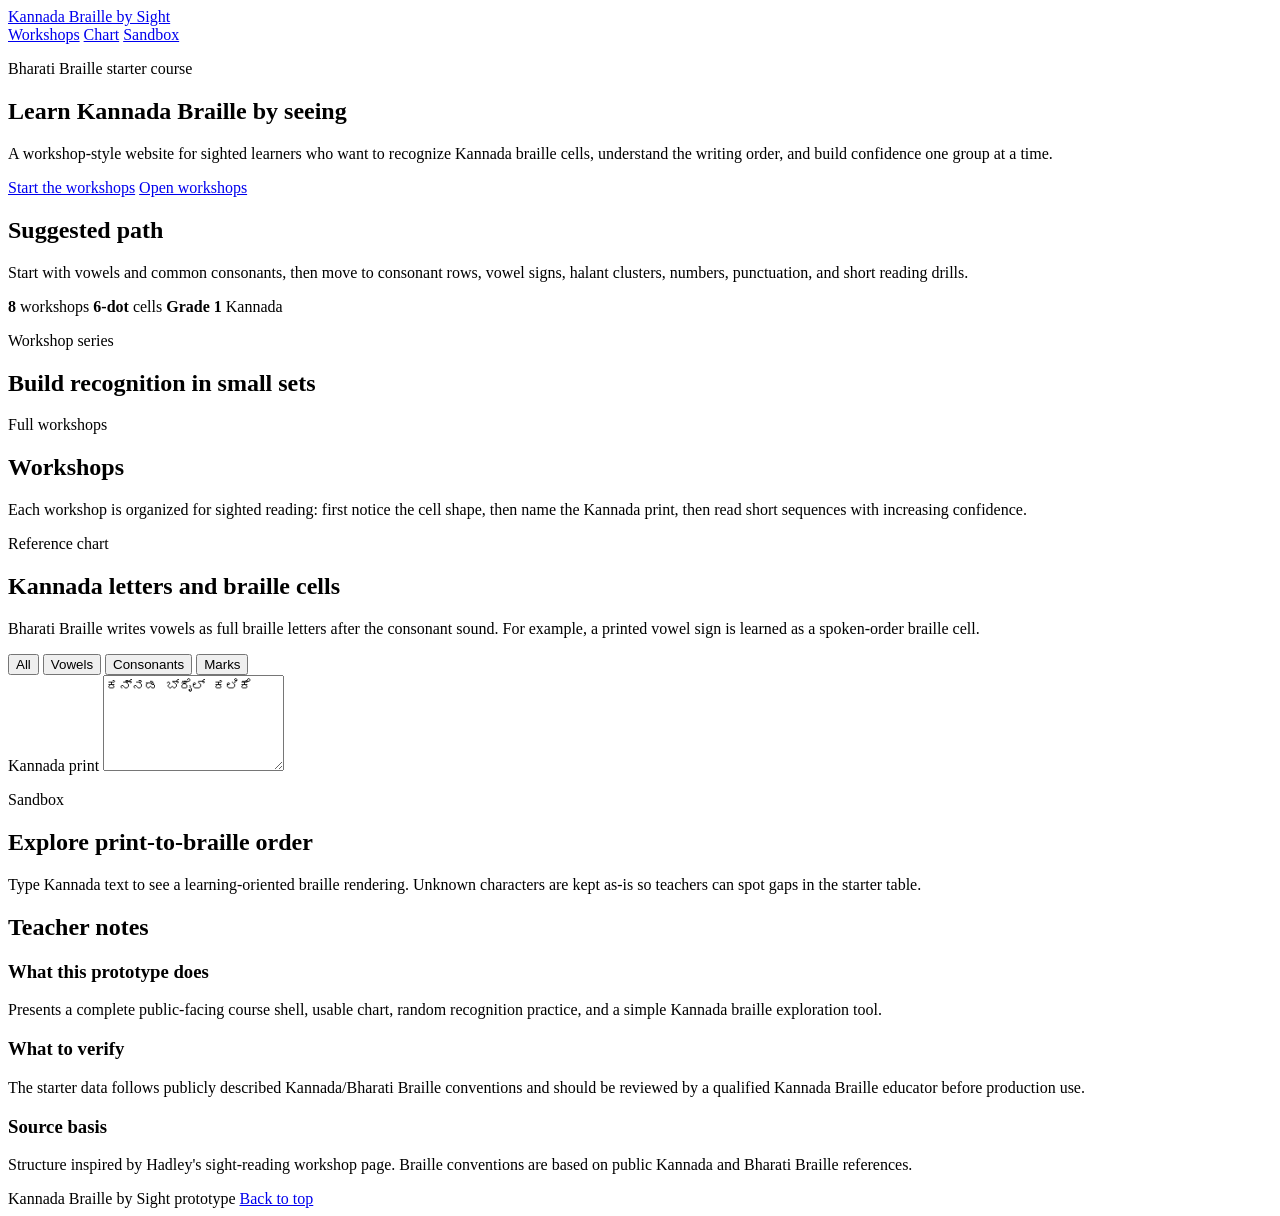
==== index.html @ e9ab8edb "Rename workshops section heading" ====
<!doctype html>
<html lang="en">
  <head>
    <meta charset="utf-8">
    <meta name="viewport" content="width=device-width, initial-scale=1">
    <title>Kannada Braille by Sight</title>
    <meta
      name="description"
      content="A sight-reading course prototype for learning Kannada Bharati Braille through lessons, charts, and practice."
    >
    <link rel="stylesheet" href="style.css">
  </head>
  <body>
    <header class="site-header">
      <a class="brand" href="#top" aria-label="Kannada Braille by Sight home">
        <span class="brand-mark" data-braille-render="⠅" aria-hidden="true"></span>
        <span>Kannada Braille by Sight</span>
      </a>
      <nav aria-label="Primary">
        <a href="#workshops">Workshops</a>
        <a href="#chart">Chart</a>
        <a href="#sandbox">Sandbox</a>
      </nav>
    </header>

    <main id="top">
      <section class="hero" aria-labelledby="hero-title">
        <div class="hero-art" aria-hidden="true">
          <div class="braille-ribbon" data-braille-render="⠅ ⠁ ⠝ ⠝ ⠁ ⠙ ⠁"></div>
          <div class="cell-cloud">
            <span data-braille-render="⠅"></span><span data-braille-render="⠁"></span><span data-braille-render="⠎"></span><span data-braille-render="⠗"></span><span data-braille-render="⠞"></span><span data-braille-render="⠍"></span>
          </div>
        </div>
        <div class="hero-copy">
          <p class="eyebrow">Bharati Braille starter course</p>
          <h1 id="hero-title">Learn Kannada Braille by seeing</h1>
          <p>
            A workshop-style website for sighted learners who want to recognize Kannada
            braille cells, understand the writing order, and build confidence one group at a time.
          </p>
          <div class="hero-actions">
            <a class="button primary" href="#workshops">Start the workshops</a>
            <a class="button secondary" href="#workshops">Open workshops</a>
          </div>
        </div>
      </section>

      <section class="intro band" aria-labelledby="path-title">
        <div>
          <h2 id="path-title">Suggested path</h2>
          <p>
            Start with vowels and common consonants, then move to consonant rows, vowel signs,
            halant clusters, numbers, punctuation, and short reading drills.
          </p>
        </div>
        <div class="stats" aria-label="Course summary">
          <span><strong>8</strong> workshops</span>
          <span><strong>6-dot</strong> cells</span>
          <span><strong>Grade 1</strong> Kannada</span>
        </div>
      </section>

      <section id="series" class="section" aria-labelledby="series-title">
        <div class="section-heading">
          <p class="eyebrow">Workshop series</p>
          <h2 id="series-title">Build recognition in small sets</h2>
        </div>
        <div class="workshop-grid" id="lessonGrid"></div>
      </section>

      <section id="workshops" class="section workshop-detail-section" aria-labelledby="workshops-title">
        <div class="section-heading">
          <p class="eyebrow">Full workshops</p>
          <h2 id="workshops-title">Workshops</h2>
          <p>
            Each workshop is organized for sighted reading: first notice the cell shape,
            then name the Kannada print, then read short sequences with increasing confidence.
          </p>
        </div>
      <div class="workshop-detail-list" id="workshopDetails"></div>
      </section>

      <div class="modal-backdrop" id="summaryModal" hidden>
        <section class="summary-modal" role="dialog" aria-modal="true" aria-labelledby="summaryTitle">
          <div class="summary-modal-header">
            <div>
              <p class="eyebrow">Workshop summary</p>
              <h2 id="summaryTitle">Workshop summary</h2>
            </div>
            <button class="icon-button" type="button" id="closeSummary" aria-label="Close workshop summary">×</button>
          </div>
          <div class="summary-modal-body" id="summaryBody"></div>
        </section>
      </div>

      <section id="chart" class="section split" aria-labelledby="chart-title">
        <div class="section-heading sticky-copy">
          <p class="eyebrow">Reference chart</p>
          <h2 id="chart-title">Kannada letters and braille cells</h2>
          <p>
            Bharati Braille writes vowels as full braille letters after the consonant sound.
            For example, a printed vowel sign is learned as a spoken-order braille cell.
          </p>
          <div class="segmented" role="tablist" aria-label="Chart groups">
            <button class="active" type="button" data-chart-filter="all">All</button>
            <button type="button" data-chart-filter="vowel">Vowels</button>
            <button type="button" data-chart-filter="consonant">Consonants</button>
            <button type="button" data-chart-filter="mark">Marks</button>
          </div>
        </div>
        <div class="chart-panel">
          <div class="chart-grid" id="chartGrid"></div>
        </div>
      </section>

      <section id="sandbox" class="section split reverse" aria-labelledby="sandbox-title">
        <div class="sandbox-tool">
          <label for="kannadaInput">Kannada print</label>
          <textarea id="kannadaInput" rows="6">ಕನ್ನಡ ಬ್ರೈಲ್ ಕಲಿಕೆ</textarea>
          <div class="sandbox-output" aria-label="Braille output">
            <span id="brailleOutput"></span>
          </div>
        </div>
        <div class="section-heading sticky-copy">
          <p class="eyebrow">Sandbox</p>
          <h2 id="sandbox-title">Explore print-to-braille order</h2>
          <p>
            Type Kannada text to see a learning-oriented braille rendering. Unknown characters are
            kept as-is so teachers can spot gaps in the starter table.
          </p>
        </div>
      </section>

      <section class="section notes" aria-labelledby="notes-title">
        <h2 id="notes-title">Teacher notes</h2>
        <div class="note-grid">
          <article>
            <h3>What this prototype does</h3>
            <p>
              Presents a complete public-facing course shell, usable chart, random recognition
              practice, and a simple Kannada braille exploration tool.
            </p>
          </article>
          <article>
            <h3>What to verify</h3>
            <p>
              The starter data follows publicly described Kannada/Bharati Braille conventions and
              should be reviewed by a qualified Kannada Braille educator before production use.
            </p>
          </article>
          <article>
            <h3>Source basis</h3>
            <p>
              Structure inspired by Hadley's sight-reading workshop page. Braille conventions are
              based on public Kannada and Bharati Braille references.
            </p>
          </article>
        </div>
      </section>
    </main>

    <footer class="site-footer">
      <span>Kannada Braille by Sight prototype</span>
      <a href="#top">Back to top</a>
    </footer>

    <script src="app.js"></script>
  </body>
</html>
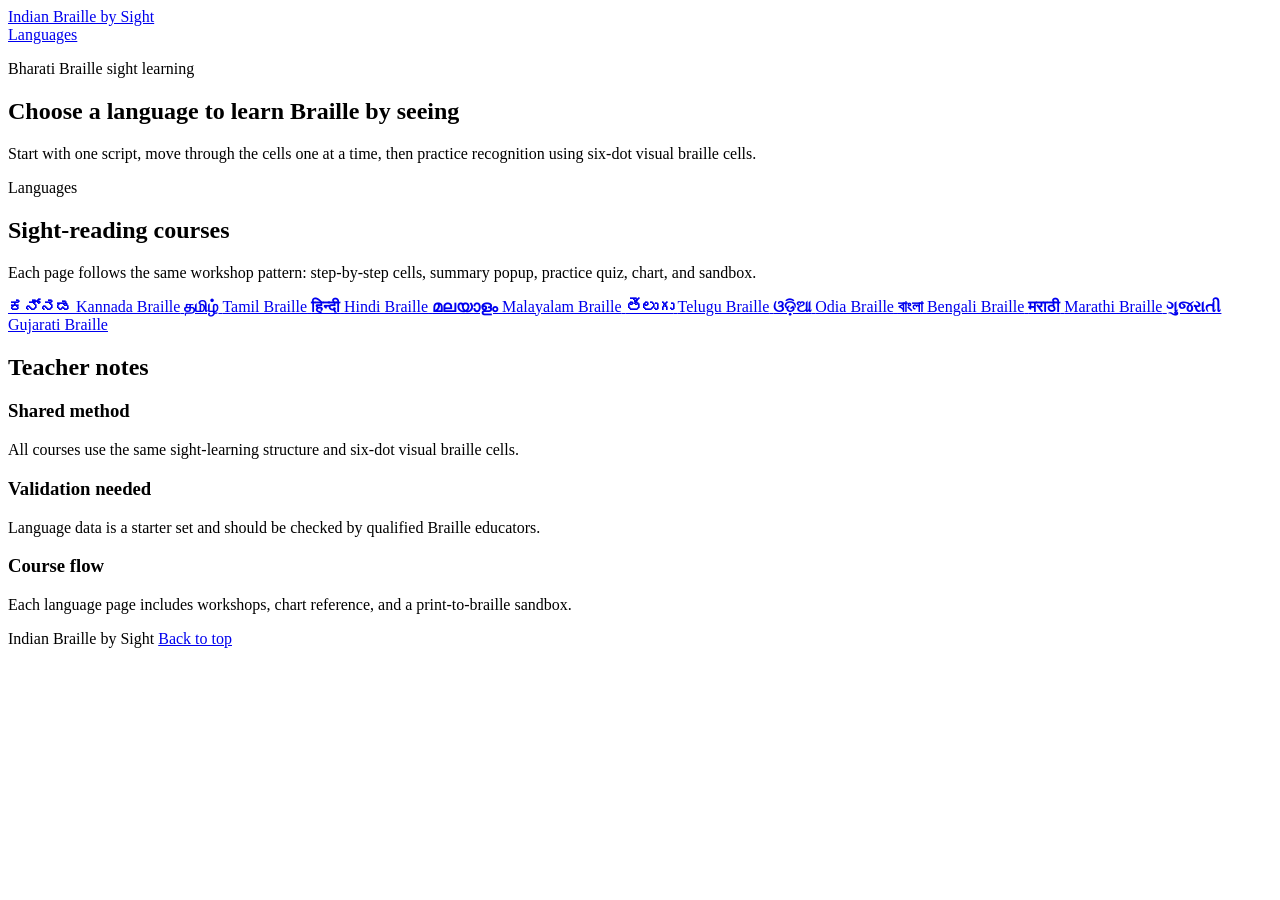
==== commit 5979a015: "Remove Kannada link from landing nav" ====
--- a/index.html
+++ b/index.html
@@ -3,131 +3,83 @@
   <head>
     <meta charset="utf-8">
     <meta name="viewport" content="width=device-width, initial-scale=1">
-    <title>Kannada Braille by Sight</title>
+    <title>Indian Braille by Sight</title>
     <meta
       name="description"
-      content="A sight-reading course prototype for learning Kannada Bharati Braille through lessons, charts, and practice."
+      content="Sight-learning workshops for Bharati Braille across Indian languages."
     >
     <link rel="stylesheet" href="style.css">
   </head>
   <body>
     <header class="site-header">
-      <a class="brand" href="#top" aria-label="Kannada Braille by Sight home">
-        <span class="brand-mark" data-braille-render="⠅" aria-hidden="true"></span>
-        <span>Kannada Braille by Sight</span>
+      <a class="brand" href="#top" aria-label="Indian Braille by Sight home">
+        <span class="brand-mark" data-braille-render="⠃" aria-hidden="true"></span>
+        <span>Indian Braille by Sight</span>
       </a>
       <nav aria-label="Primary">
-        <a href="#workshops">Workshops</a>
-        <a href="#chart">Chart</a>
-        <a href="#sandbox">Sandbox</a>
+        <a href="#languages">Languages</a>
       </nav>
     </header>
 
     <main id="top">
-      <section class="hero" aria-labelledby="hero-title">
-        <div class="hero-art" aria-hidden="true">
-          <div class="braille-ribbon" data-braille-render="⠅ ⠁ ⠝ ⠝ ⠁ ⠙ ⠁"></div>
-          <div class="cell-cloud">
-            <span data-braille-render="⠅"></span><span data-braille-render="⠁"></span><span data-braille-render="⠎"></span><span data-braille-render="⠗"></span><span data-braille-render="⠞"></span><span data-braille-render="⠍"></span>
-          </div>
+      <section class="landing-hero" aria-labelledby="hero-title">
+        <div class="landing-hero-copy">
+          <p class="eyebrow">Bharati Braille sight learning</p>
+          <h1 id="hero-title">Choose a language to learn Braille by seeing</h1>
+          <p>
+            Start with one script, move through the cells one at a time, then practice
+            recognition using six-dot visual braille cells.
+          </p>
         </div>
-        <div class="hero-copy">
-          <p class="eyebrow">Bharati Braille starter course</p>
-          <h1 id="hero-title">Learn Kannada Braille by seeing</h1>
-          <p>
-            A workshop-style website for sighted learners who want to recognize Kannada
-            braille cells, understand the writing order, and build confidence one group at a time.
-          </p>
-          <div class="hero-actions">
-            <a class="button primary" href="#workshops">Start the workshops</a>
-            <a class="button secondary" href="#workshops">Open workshops</a>
-          </div>
-        </div>
+        <div class="landing-braille" data-braille-render="⠃ ⠗ ⠁ ⠊ ⠇ ⠇ ⠑" aria-hidden="true"></div>
       </section>
 
-      <section class="intro band" aria-labelledby="path-title">
-        <div>
-          <h2 id="path-title">Suggested path</h2>
+      <section id="languages" class="section landing-section" aria-labelledby="languages-title">
+        <div class="section-heading">
+          <p class="eyebrow">Languages</p>
+          <h2 id="languages-title">Sight-reading courses</h2>
           <p>
-            Start with vowels and common consonants, then move to consonant rows, vowel signs,
-            halant clusters, numbers, punctuation, and short reading drills.
+            Each page follows the same workshop pattern: step-by-step cells, summary popup,
+            practice quiz, chart, and sandbox.
           </p>
         </div>
-        <div class="stats" aria-label="Course summary">
-          <span><strong>8</strong> workshops</span>
-          <span><strong>6-dot</strong> cells</span>
-          <span><strong>Grade 1</strong> Kannada</span>
-        </div>
-      </section>
-
-      <section id="series" class="section" aria-labelledby="series-title">
-        <div class="section-heading">
-          <p class="eyebrow">Workshop series</p>
-          <h2 id="series-title">Build recognition in small sets</h2>
-        </div>
-        <div class="workshop-grid" id="lessonGrid"></div>
-      </section>
-
-      <section id="workshops" class="section workshop-detail-section" aria-labelledby="workshops-title">
-        <div class="section-heading">
-          <p class="eyebrow">Full workshops</p>
-          <h2 id="workshops-title">Workshops</h2>
-          <p>
-            Each workshop is organized for sighted reading: first notice the cell shape,
-            then name the Kannada print, then read short sequences with increasing confidence.
-          </p>
-        </div>
-      <div class="workshop-detail-list" id="workshopDetails"></div>
-      </section>
-
-      <div class="modal-backdrop" id="summaryModal" hidden>
-        <section class="summary-modal" role="dialog" aria-modal="true" aria-labelledby="summaryTitle">
-          <div class="summary-modal-header">
-            <div>
-              <p class="eyebrow">Workshop summary</p>
-              <h2 id="summaryTitle">Workshop summary</h2>
-            </div>
-            <button class="icon-button" type="button" id="closeSummary" aria-label="Close workshop summary">×</button>
-          </div>
-          <div class="summary-modal-body" id="summaryBody"></div>
-        </section>
-      </div>
-
-      <section id="chart" class="section split" aria-labelledby="chart-title">
-        <div class="section-heading sticky-copy">
-          <p class="eyebrow">Reference chart</p>
-          <h2 id="chart-title">Kannada letters and braille cells</h2>
-          <p>
-            Bharati Braille writes vowels as full braille letters after the consonant sound.
-            For example, a printed vowel sign is learned as a spoken-order braille cell.
-          </p>
-          <div class="segmented" role="tablist" aria-label="Chart groups">
-            <button class="active" type="button" data-chart-filter="all">All</button>
-            <button type="button" data-chart-filter="vowel">Vowels</button>
-            <button type="button" data-chart-filter="consonant">Consonants</button>
-            <button type="button" data-chart-filter="mark">Marks</button>
-          </div>
-        </div>
-        <div class="chart-panel">
-          <div class="chart-grid" id="chartGrid"></div>
-        </div>
-      </section>
-
-      <section id="sandbox" class="section split reverse" aria-labelledby="sandbox-title">
-        <div class="sandbox-tool">
-          <label for="kannadaInput">Kannada print</label>
-          <textarea id="kannadaInput" rows="6">ಕನ್ನಡ ಬ್ರೈಲ್ ಕಲಿಕೆ</textarea>
-          <div class="sandbox-output" aria-label="Braille output">
-            <span id="brailleOutput"></span>
-          </div>
-        </div>
-        <div class="section-heading sticky-copy">
-          <p class="eyebrow">Sandbox</p>
-          <h2 id="sandbox-title">Explore print-to-braille order</h2>
-          <p>
-            Type Kannada text to see a learning-oriented braille rendering. Unknown characters are
-            kept as-is so teachers can spot gaps in the starter table.
-          </p>
+        <div class="language-grid">
+          <a class="language-card" href="kannada.html">
+            <strong>ಕನ್ನಡ</strong>
+            <span>Kannada Braille</span>
+          </a>
+          <a class="language-card" href="tamil.html">
+            <strong>தமிழ்</strong>
+            <span>Tamil Braille</span>
+          </a>
+          <a class="language-card" href="hindi.html">
+            <strong>हिन्दी</strong>
+            <span>Hindi Braille</span>
+          </a>
+          <a class="language-card" href="malayalam.html">
+            <strong>മലയാളം</strong>
+            <span>Malayalam Braille</span>
+          </a>
+          <a class="language-card" href="telugu.html">
+            <strong>తెలుగు</strong>
+            <span>Telugu Braille</span>
+          </a>
+          <a class="language-card" href="odia.html">
+            <strong>ଓଡ଼ିଆ</strong>
+            <span>Odia Braille</span>
+          </a>
+          <a class="language-card" href="bengali.html">
+            <strong>বাংলা</strong>
+            <span>Bengali Braille</span>
+          </a>
+          <a class="language-card" href="marathi.html">
+            <strong>मराठी</strong>
+            <span>Marathi Braille</span>
+          </a>
+          <a class="language-card" href="gujarati.html">
+            <strong>ગુજરાતી</strong>
+            <span>Gujarati Braille</span>
+          </a>
         </div>
       </section>
 
@@ -135,35 +87,26 @@
         <h2 id="notes-title">Teacher notes</h2>
         <div class="note-grid">
           <article>
-            <h3>What this prototype does</h3>
-            <p>
-              Presents a complete public-facing course shell, usable chart, random recognition
-              practice, and a simple Kannada braille exploration tool.
-            </p>
+            <h3>Shared method</h3>
+            <p>All courses use the same sight-learning structure and six-dot visual braille cells.</p>
           </article>
           <article>
-            <h3>What to verify</h3>
-            <p>
-              The starter data follows publicly described Kannada/Bharati Braille conventions and
-              should be reviewed by a qualified Kannada Braille educator before production use.
-            </p>
+            <h3>Validation needed</h3>
+            <p>Language data is a starter set and should be checked by qualified Braille educators.</p>
           </article>
           <article>
-            <h3>Source basis</h3>
-            <p>
-              Structure inspired by Hadley's sight-reading workshop page. Braille conventions are
-              based on public Kannada and Bharati Braille references.
-            </p>
+            <h3>Course flow</h3>
+            <p>Each language page includes workshops, chart reference, and a print-to-braille sandbox.</p>
           </article>
         </div>
       </section>
     </main>
 
     <footer class="site-footer">
-      <span>Kannada Braille by Sight prototype</span>
+      <span>Indian Braille by Sight</span>
       <a href="#top">Back to top</a>
     </footer>
 
-    <script src="app.js"></script>
+    <script src="multi-course.js"></script>
   </body>
 </html>
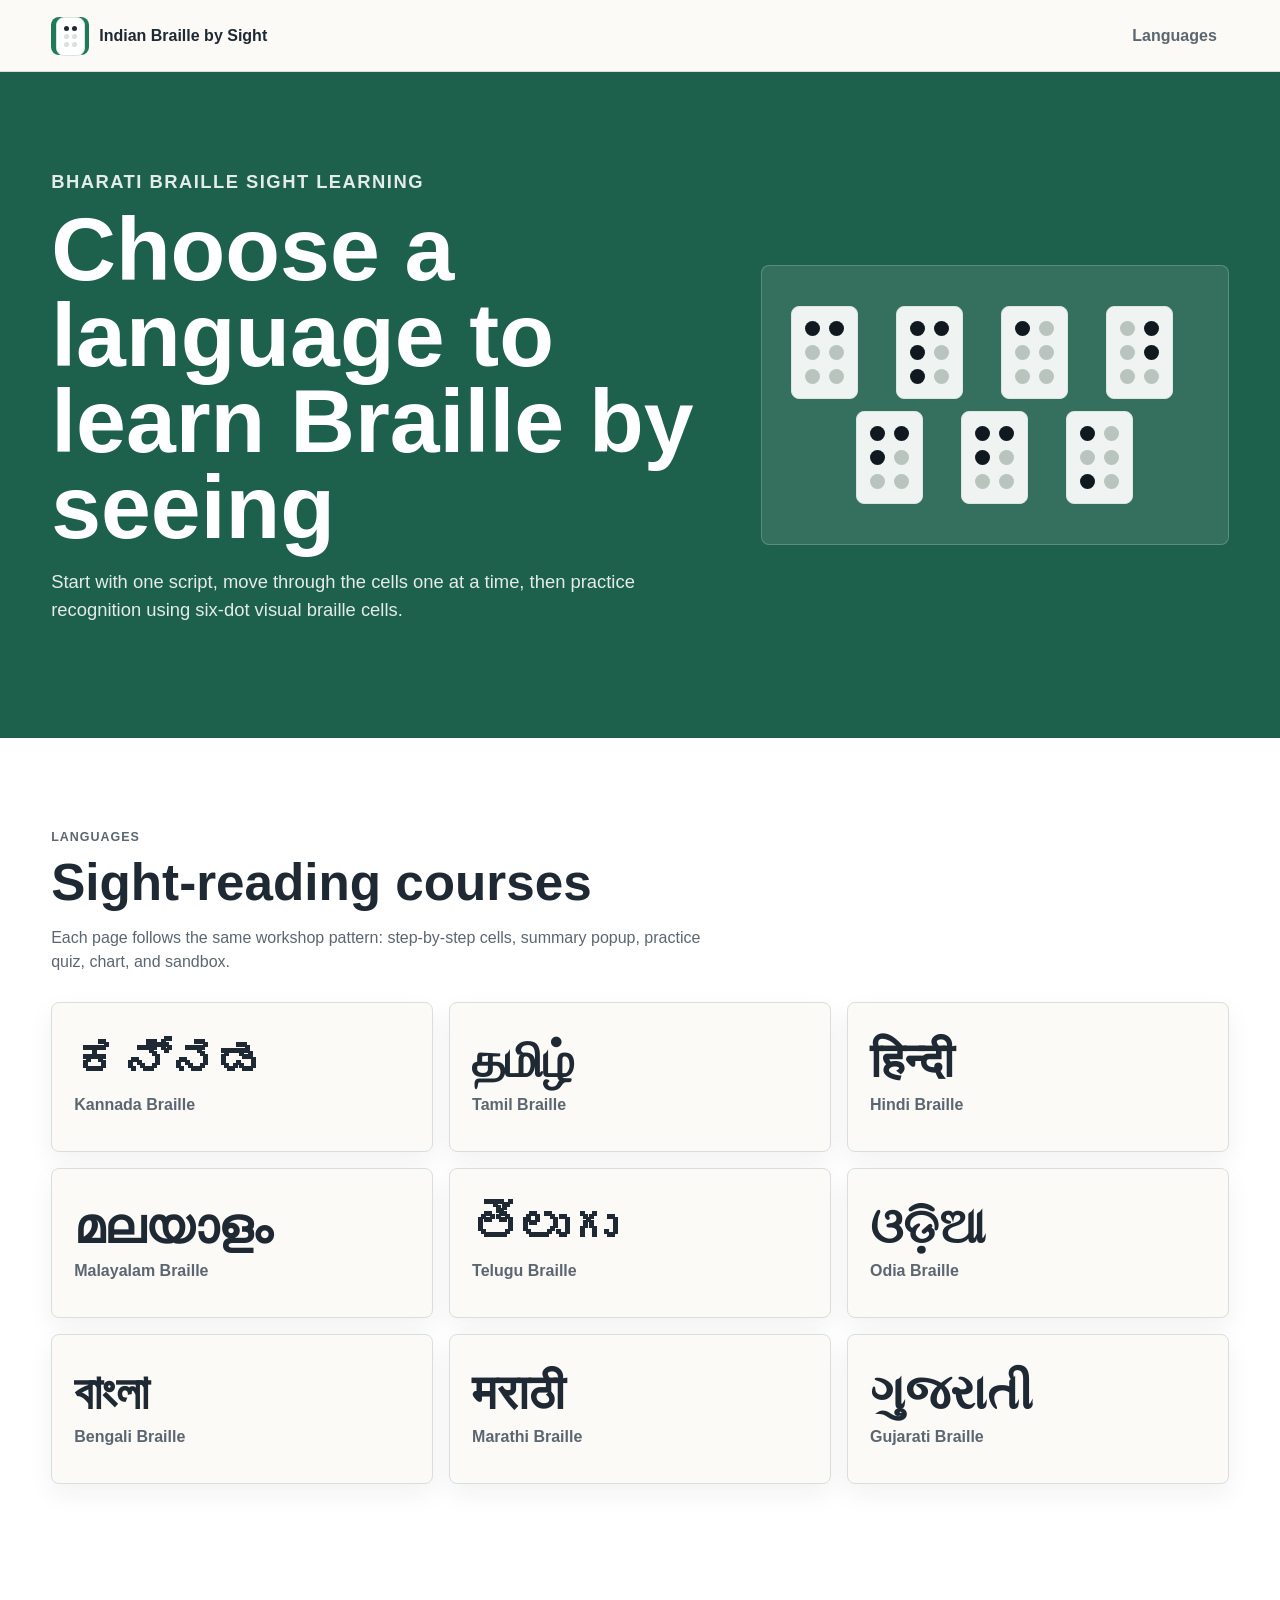
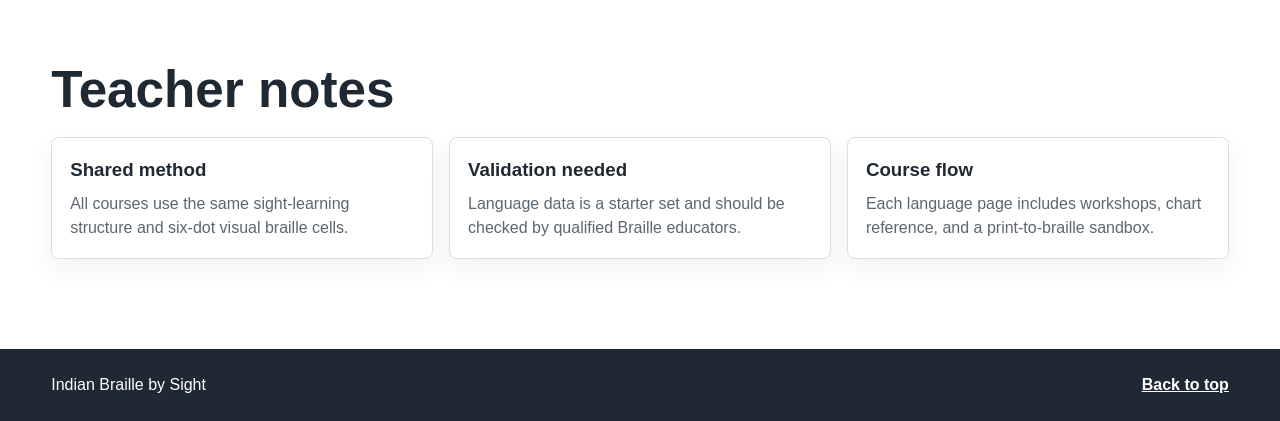
==== commit 68c22a95: "Expand language-specific workshop coverage" ====
--- a/index.html
+++ b/index.html
@@ -107,6 +107,6 @@
       <a href="#top">Back to top</a>
     </footer>
 
-    <script src="multi-course.js"></script>
+    <script src="multi-course.js?v=coverage-20260615"></script>
   </body>
 </html>
--- a/style.css
+++ b/style.css
@@ -0,0 +1,1139 @@
+:root {
+  color-scheme: light;
+  --ink: #1f2933;
+  --muted: #5c6670;
+  --paper: #fbfaf7;
+  --surface: #ffffff;
+  --line: #d9dfdc;
+  --green: #1f7a5a;
+  --green-deep: #12543f;
+  --gold: #c58b21;
+  --rose: #b34a5a;
+  --sky: #377d9f;
+  --shadow: 0 18px 40px rgba(31, 41, 51, 0.12);
+}
+
+* {
+  box-sizing: border-box;
+}
+
+html {
+  scroll-behavior: smooth;
+}
+
+body {
+  margin: 0;
+  background: var(--paper);
+  color: var(--ink);
+  font-family: "Nirmala UI", "Segoe UI", Arial, sans-serif;
+  line-height: 1.5;
+}
+
+a {
+  color: inherit;
+}
+
+button,
+textarea {
+  font: inherit;
+}
+
+.site-header {
+  position: sticky;
+  top: 0;
+  z-index: 10;
+  display: flex;
+  align-items: center;
+  justify-content: space-between;
+  gap: 24px;
+  min-height: 72px;
+  padding: 14px clamp(18px, 4vw, 56px);
+  background: rgba(251, 250, 247, 0.92);
+  border-bottom: 1px solid var(--line);
+  backdrop-filter: blur(12px);
+}
+
+.brand {
+  display: inline-flex;
+  align-items: center;
+  gap: 10px;
+  font-weight: 800;
+  text-decoration: none;
+}
+
+.brand-mark {
+  display: grid;
+  place-items: center;
+  width: 38px;
+  height: 38px;
+  border-radius: 8px;
+  background: var(--green);
+  color: #fff;
+  --braille-dot-size: 5px;
+  --braille-cell-gap: 3px;
+}
+
+.visual-braille-cell {
+  display: inline-grid;
+  grid-template-columns: repeat(2, var(--braille-dot-size, 10px));
+  grid-template-rows: repeat(3, var(--braille-dot-size, 10px));
+  gap: var(--braille-cell-gap, 5px);
+  align-items: center;
+  justify-content: center;
+  width: calc((var(--braille-dot-size, 10px) * 2) + var(--braille-cell-gap, 5px) + (var(--braille-cell-pad, 8px) * 2));
+  min-width: calc((var(--braille-dot-size, 10px) * 2) + var(--braille-cell-gap, 5px) + (var(--braille-cell-pad, 8px) * 2));
+  padding: var(--braille-cell-pad, 8px);
+  border: 1px solid var(--braille-cell-border, #d9e6e1);
+  border-radius: 8px;
+  background: var(--braille-cell-bg, #fff);
+  vertical-align: middle;
+}
+
+.visual-braille-dot {
+  width: var(--braille-dot-size, 10px);
+  height: var(--braille-dot-size, 10px);
+  border-radius: 50%;
+  background: var(--braille-dot-off, #d9dfdc);
+}
+
+.visual-braille-dot.active {
+  background: var(--braille-dot-on, #1f2933);
+}
+
+.visual-braille-space {
+  display: inline-block;
+  width: var(--braille-space-width, 14px);
+}
+
+.visual-braille-text {
+  display: inline-block;
+  margin-inline: 2px;
+  color: currentColor;
+  font-family: "Nirmala UI", "Segoe UI", Arial, sans-serif;
+}
+
+nav {
+  display: flex;
+  align-items: center;
+  flex-wrap: wrap;
+  justify-content: flex-end;
+  gap: 8px;
+}
+
+.language-toggle {
+  display: inline-flex;
+  gap: 4px;
+  padding: 4px;
+  border: 1px solid var(--line);
+  border-radius: 8px;
+  background: #fff;
+}
+
+.language-toggle button {
+  min-height: 34px;
+  padding: 0 10px;
+  border: 0;
+  border-radius: 6px;
+  background: transparent;
+  color: var(--muted);
+  font-weight: 850;
+  cursor: pointer;
+}
+
+.language-toggle button.active {
+  background: var(--green);
+  color: #fff;
+}
+
+nav a {
+  padding: 9px 12px;
+  border-radius: 8px;
+  color: var(--muted);
+  font-weight: 700;
+  text-decoration: none;
+}
+
+nav a:hover,
+nav a:focus-visible {
+  background: #e8f3ee;
+  color: var(--green-deep);
+}
+
+.hero {
+  position: relative;
+  display: grid;
+  grid-template-columns: minmax(280px, 0.95fr) minmax(320px, 1.05fr);
+  align-items: center;
+  min-height: calc(100vh - 72px);
+  padding: clamp(34px, 6vw, 76px);
+  overflow: hidden;
+  background:
+    linear-gradient(90deg, rgba(18, 84, 63, 0.9), rgba(31, 122, 90, 0.72)),
+    radial-gradient(circle at 15% 20%, rgba(255, 255, 255, 0.18), transparent 28%),
+    #1d604b;
+  color: #fff;
+}
+
+.hero-copy {
+  position: relative;
+  max-width: 720px;
+}
+
+.hero h1 {
+  max-width: 760px;
+  margin: 0;
+  font-size: clamp(2.6rem, 7vw, 6rem);
+  line-height: 0.96;
+  letter-spacing: 0;
+}
+
+.hero p {
+  max-width: 640px;
+  color: rgba(255, 255, 255, 0.88);
+  font-size: 1.15rem;
+}
+
+.eyebrow {
+  margin: 0 0 10px;
+  color: var(--gold);
+  font-size: 0.78rem;
+  font-weight: 900;
+  letter-spacing: 0.08em;
+  text-transform: uppercase;
+}
+
+.hero .eyebrow {
+  color: #ffd889;
+}
+
+.hero-actions {
+  display: flex;
+  flex-wrap: wrap;
+  gap: 12px;
+  margin-top: 28px;
+}
+
+.button {
+  display: inline-flex;
+  align-items: center;
+  justify-content: center;
+  min-height: 46px;
+  padding: 0 18px;
+  border: 1px solid transparent;
+  border-radius: 8px;
+  font-weight: 850;
+  text-decoration: none;
+  cursor: pointer;
+}
+
+.button.primary {
+  background: var(--green);
+  color: #fff;
+}
+
+.hero .button.primary {
+  background: #fff;
+  color: var(--green-deep);
+}
+
+.button.secondary {
+  border-color: rgba(255, 255, 255, 0.56);
+  color: #fff;
+}
+
+.button.secondary.dark-text {
+  border-color: var(--line);
+  color: var(--green-deep);
+  background: #fff;
+}
+
+.button:disabled {
+  cursor: not-allowed;
+  opacity: 0.48;
+}
+
+.hero-art {
+  position: relative;
+  min-height: 440px;
+}
+
+.landing-hero {
+  display: grid;
+  grid-template-columns: minmax(320px, 0.58fr) minmax(260px, 0.42fr);
+  gap: clamp(24px, 5vw, 70px);
+  align-items: center;
+  min-height: calc(82vh - 72px);
+  padding: clamp(42px, 7vw, 88px) clamp(18px, 4vw, 56px);
+  background: #1d604b;
+  color: #fff;
+}
+
+.landing-hero-copy {
+  max-width: 820px;
+}
+
+.landing-hero h1 {
+  margin: 0;
+  font-size: clamp(2.8rem, 7vw, 6.6rem);
+  line-height: 0.96;
+  letter-spacing: 0;
+}
+
+.landing-hero p {
+  max-width: 680px;
+  color: rgba(255, 255, 255, 0.88);
+  font-size: 1.15rem;
+}
+
+.landing-braille {
+  display: flex;
+  flex-wrap: wrap;
+  gap: 12px;
+  align-content: center;
+  justify-content: center;
+  min-height: 280px;
+  padding: 24px;
+  border: 1px solid rgba(255, 255, 255, 0.2);
+  border-radius: 8px;
+  background: rgba(255, 255, 255, 0.1);
+  --braille-dot-size: clamp(9px, 1.7vw, 15px);
+  --braille-cell-gap: clamp(5px, 0.8vw, 9px);
+  --braille-cell-pad: clamp(9px, 1.2vw, 14px);
+  --braille-cell-bg: rgba(255, 255, 255, 0.92);
+  --braille-dot-off: #b9c4bf;
+  --braille-dot-on: #101820;
+}
+
+.landing-section {
+  background: #fff;
+}
+
+.language-grid {
+  display: grid;
+  grid-template-columns: repeat(3, minmax(0, 1fr));
+  gap: 16px;
+}
+
+.language-card {
+  display: grid;
+  gap: 8px;
+  min-height: 150px;
+  align-content: center;
+  padding: 22px;
+  border: 1px solid var(--line);
+  border-radius: 8px;
+  background: #fbfaf7;
+  color: var(--ink);
+  text-decoration: none;
+  box-shadow: 0 10px 26px rgba(31, 41, 51, 0.06);
+}
+
+.language-card:hover,
+.language-card:focus-visible {
+  border-color: var(--green);
+  background: #edf6f2;
+}
+
+.language-card strong {
+  font-size: clamp(1.8rem, 4vw, 3rem);
+  line-height: 1;
+}
+
+.language-card span {
+  color: var(--muted);
+  font-weight: 850;
+}
+
+.braille-ribbon {
+  position: absolute;
+  top: 9%;
+  left: 0;
+  display: flex;
+  flex-wrap: wrap;
+  gap: 10px;
+  width: min(520px, 90%);
+  padding: 24px;
+  border: 1px solid rgba(255, 255, 255, 0.2);
+  background: rgba(255, 255, 255, 0.1);
+  box-shadow: var(--shadow);
+  --braille-dot-size: clamp(8px, 1.8vw, 16px);
+  --braille-cell-gap: clamp(5px, 0.8vw, 9px);
+  --braille-cell-pad: clamp(8px, 1.2vw, 14px);
+  --braille-cell-bg: rgba(255, 255, 255, 0.9);
+  --braille-dot-off: #b9c4bf;
+  --braille-dot-on: #101820;
+  --braille-space-width: 2px;
+}
+
+.cell-cloud {
+  position: absolute;
+  right: 4%;
+  bottom: 6%;
+  display: grid;
+  grid-template-columns: repeat(3, 1fr);
+  gap: 14px;
+}
+
+.cell-cloud span {
+  display: grid;
+  place-items: center;
+  width: clamp(68px, 11vw, 128px);
+  aspect-ratio: 1;
+  border: 1px solid rgba(255, 255, 255, 0.22);
+  border-radius: 8px;
+  background: rgba(255, 255, 255, 0.13);
+  --braille-dot-size: clamp(7px, 1.5vw, 14px);
+  --braille-cell-gap: clamp(4px, 0.7vw, 8px);
+  --braille-cell-pad: clamp(7px, 1vw, 12px);
+  --braille-cell-bg: rgba(255, 255, 255, 0.92);
+  --braille-dot-off: #b9c4bf;
+  --braille-dot-on: #101820;
+}
+
+.band,
+.section {
+  padding: clamp(42px, 7vw, 90px) clamp(18px, 4vw, 56px);
+}
+
+.intro {
+  display: flex;
+  align-items: center;
+  justify-content: space-between;
+  gap: 28px;
+  background: #fff;
+  border-bottom: 1px solid var(--line);
+}
+
+.intro h2,
+.section h2 {
+  margin: 0;
+  font-size: clamp(2rem, 4vw, 3.5rem);
+  line-height: 1.05;
+  letter-spacing: 0;
+}
+
+.intro p,
+.section-heading p {
+  max-width: 680px;
+  color: var(--muted);
+}
+
+.stats {
+  display: grid;
+  grid-template-columns: repeat(3, minmax(110px, 1fr));
+  gap: 12px;
+  min-width: min(520px, 100%);
+}
+
+.stats span {
+  display: grid;
+  gap: 2px;
+  padding: 18px;
+  border-left: 4px solid var(--green);
+  background: #edf6f2;
+}
+
+.stats strong {
+  font-size: 1.5rem;
+}
+
+.section-heading {
+  margin-bottom: 28px;
+}
+
+.workshop-grid {
+  display: grid;
+  grid-template-columns: repeat(4, minmax(0, 1fr));
+  gap: 16px;
+}
+
+.workshop-card,
+.chart-card,
+.sandbox-tool,
+.note-grid article {
+  border: 1px solid var(--line);
+  border-radius: 8px;
+  background: var(--surface);
+  box-shadow: 0 10px 26px rgba(31, 41, 51, 0.06);
+}
+
+.workshop-card {
+  display: grid;
+  min-height: 250px;
+  padding: 18px;
+}
+
+.workshop-icon {
+  align-self: start;
+  color: var(--green);
+  font-family: "Segoe UI Symbol", "Nirmala UI", sans-serif;
+  font-size: 3.2rem;
+  line-height: 1;
+}
+
+.workshop-card h3 {
+  margin: 18px 0 8px;
+  font-size: 1.18rem;
+}
+
+.workshop-card p {
+  margin: 0;
+  color: var(--muted);
+}
+
+.workshop-card a {
+  color: var(--green-deep);
+  text-decoration: none;
+}
+
+.workshop-card a:hover,
+.workshop-card a:focus-visible {
+  text-decoration: underline;
+}
+
+.workshop-meta {
+  align-self: end;
+  display: flex;
+  justify-content: space-between;
+  gap: 12px;
+  margin-top: 18px;
+  color: var(--green-deep);
+  font-size: 0.88rem;
+  font-weight: 800;
+}
+
+.workshop-detail-section {
+  background: #fff;
+  border-block: 1px solid var(--line);
+}
+
+.workshop-detail-list {
+  display: grid;
+  gap: 22px;
+}
+
+.workshop-detail {
+  padding: clamp(18px, 3vw, 30px);
+  border: 1px solid var(--line);
+  border-radius: 8px;
+  background: #fbfaf7;
+}
+
+.workshop-detail-header {
+  display: grid;
+  grid-template-columns: minmax(0, 1fr) auto;
+  gap: 20px;
+  align-items: start;
+  padding-bottom: 18px;
+  border-bottom: 1px solid var(--line);
+}
+
+.workshop-detail h3 {
+  margin: 0;
+  font-size: clamp(1.7rem, 3vw, 2.6rem);
+  line-height: 1.08;
+  letter-spacing: 0;
+}
+
+.workshop-detail h4 {
+  margin: 0 0 10px;
+  font-size: 1rem;
+}
+
+.workshop-detail p {
+  max-width: 860px;
+  margin: 10px 0 0;
+  color: var(--muted);
+}
+
+.workshop-badge {
+  display: grid;
+  justify-items: center;
+  gap: 6px;
+  min-width: 110px;
+  padding: 16px;
+  border-radius: 8px;
+  background: #e8f3ee;
+  color: var(--green-deep);
+}
+
+.workshop-badge span {
+  font-family: "Segoe UI Symbol", "Nirmala UI", sans-serif;
+  font-size: 3.2rem;
+  line-height: 1;
+}
+
+.workshop-badge strong {
+  font-size: 0.88rem;
+}
+
+.lesson-two-column {
+  display: grid;
+  grid-template-columns: minmax(260px, 0.45fr) minmax(0, 0.55fr);
+  gap: 18px;
+  margin-top: 18px;
+}
+
+.lesson-two-column section,
+.practice-set {
+  padding: 16px;
+  border: 1px solid var(--line);
+  border-radius: 8px;
+  background: #fff;
+}
+
+.objective-list {
+  display: grid;
+  gap: 8px;
+  margin: 0;
+  padding-left: 20px;
+  color: var(--muted);
+}
+
+.cell-stepper {
+  display: grid;
+  gap: 12px;
+}
+
+.cell-stepper-heading {
+  display: flex;
+  align-items: center;
+  justify-content: space-between;
+  gap: 12px;
+}
+
+.cell-step-count {
+  color: var(--green-deep);
+  font-size: 0.88rem;
+  font-weight: 900;
+}
+
+.cell-step-card {
+  display: grid;
+  grid-template-columns: minmax(100px, 0.34fr) minmax(0, 0.66fr);
+  gap: 12px;
+  align-items: center;
+  min-height: 170px;
+  padding: 18px;
+  border: 1px solid #d9e6e1;
+  border-radius: 8px;
+  background: #f4faf7;
+}
+
+.cell-step-print {
+  font-size: clamp(2.4rem, 7vw, 4.6rem);
+  font-weight: 900;
+  line-height: 1;
+  text-align: center;
+}
+
+.cell-step-braille {
+  display: flex;
+  flex-wrap: wrap;
+  justify-content: center;
+  gap: 8px;
+  color: var(--green-deep);
+  text-align: center;
+  overflow-wrap: anywhere;
+  --braille-dot-size: clamp(11px, 2.4vw, 18px);
+  --braille-cell-gap: clamp(6px, 1vw, 10px);
+  --braille-cell-pad: clamp(9px, 1.4vw, 14px);
+  --braille-cell-bg: #fff;
+  --braille-dot-off: #cfd9d5;
+  --braille-dot-on: #111827;
+}
+
+.cell-step-note {
+  grid-column: 1 / -1;
+  color: var(--muted);
+  font-size: 0.94rem;
+  font-weight: 800;
+  text-align: center;
+}
+
+.step-controls {
+  display: flex;
+  flex-wrap: wrap;
+  gap: 8px;
+}
+
+.summary-button {
+  margin-top: 18px;
+  border-color: #cfe0e6;
+  background: #eef6f8;
+  color: var(--green-deep);
+}
+
+.focus-cell-list,
+.drill-list {
+  display: flex;
+  flex-wrap: wrap;
+  gap: 8px;
+}
+
+.focus-cell-list span,
+.drill-chip {
+  display: inline-grid;
+  grid-template-columns: auto auto;
+  align-items: center;
+  gap: 8px;
+  min-height: 44px;
+  padding: 7px 10px;
+  border: 1px solid #d9e6e1;
+  border-radius: 8px;
+  background: #f4faf7;
+}
+
+.focus-cell-list strong,
+.drill-chip strong {
+  font-size: 1.1rem;
+}
+
+.focus-cell-list em,
+.drill-chip em {
+  color: var(--green-deep);
+  font-style: normal;
+  line-height: 1;
+  --braille-dot-size: 5px;
+  --braille-cell-gap: 3px;
+  --braille-cell-pad: 5px;
+  --braille-dot-off: #cfd9d5;
+  --braille-dot-on: #111827;
+}
+
+.practice-set-grid {
+  display: grid;
+  grid-template-columns: repeat(2, minmax(0, 1fr));
+  gap: 14px;
+  margin-top: 18px;
+}
+
+.practice-set p {
+  margin: 0 0 12px;
+  font-size: 0.94rem;
+}
+
+.modal-backdrop[hidden] {
+  display: none;
+}
+
+.modal-backdrop {
+  position: fixed;
+  inset: 0;
+  z-index: 30;
+  display: grid;
+  place-items: center;
+  padding: clamp(14px, 3vw, 34px);
+  background: rgba(31, 41, 51, 0.58);
+}
+
+.summary-modal {
+  display: grid;
+  grid-template-rows: auto minmax(0, 1fr);
+  width: min(1060px, 100%);
+  max-height: min(88vh, 900px);
+  border-radius: 8px;
+  background: #fff;
+  box-shadow: var(--shadow);
+  overflow: hidden;
+}
+
+.summary-modal-header {
+  display: flex;
+  align-items: center;
+  justify-content: space-between;
+  gap: 18px;
+  padding: 18px clamp(18px, 3vw, 28px);
+  border-bottom: 1px solid var(--line);
+}
+
+.summary-modal-header h2 {
+  margin: 0;
+  font-size: clamp(1.5rem, 3vw, 2.4rem);
+  line-height: 1.08;
+}
+
+.icon-button {
+  display: grid;
+  place-items: center;
+  width: 42px;
+  height: 42px;
+  border: 1px solid var(--line);
+  border-radius: 8px;
+  background: #fff;
+  color: var(--ink);
+  font-size: 1.8rem;
+  line-height: 1;
+  cursor: pointer;
+}
+
+.summary-modal-body {
+  display: grid;
+  gap: 20px;
+  padding: clamp(18px, 3vw, 28px);
+  overflow: auto;
+}
+
+.summary-modal-body h3 {
+  margin: 0 0 12px;
+}
+
+.section-quiz {
+  display: grid;
+  grid-template-columns: minmax(230px, 0.32fr) minmax(0, 0.68fr);
+  gap: 16px;
+  margin-top: 18px;
+  padding: 16px;
+  border: 1px solid #cfe0e6;
+  border-radius: 8px;
+  background: #eef6f8;
+}
+
+.section-quiz-copy h4 {
+  margin: 0 0 8px;
+}
+
+.section-quiz-copy p {
+  margin: 0;
+}
+
+.section-quiz-panel {
+  display: grid;
+  gap: 12px;
+}
+
+.section-quiz-prompt {
+  display: grid;
+  place-items: center;
+  min-height: 150px;
+  border: 1px solid #cfe0e6;
+  border-radius: 8px;
+  background: #fff;
+}
+
+.section-quiz-braille {
+  display: flex;
+  flex-wrap: wrap;
+  justify-content: center;
+  gap: 10px;
+  color: var(--sky);
+  overflow-wrap: anywhere;
+  text-align: center;
+  --braille-dot-size: clamp(10px, 2vw, 17px);
+  --braille-cell-gap: clamp(6px, 1vw, 10px);
+  --braille-cell-pad: clamp(9px, 1.4vw, 14px);
+  --braille-cell-bg: #fff;
+  --braille-dot-off: #cfd9d5;
+  --braille-dot-on: #111827;
+}
+
+.section-quiz-help {
+  color: var(--muted);
+  font-size: 0.9rem;
+  font-weight: 800;
+}
+
+.section-quiz-choices {
+  display: grid;
+  grid-template-columns: repeat(4, minmax(0, 1fr));
+  gap: 8px;
+}
+
+.section-quiz-choices button {
+  min-height: 54px;
+  padding: 8px;
+  border: 1px solid var(--line);
+  border-radius: 8px;
+  background: #fff;
+  color: var(--ink);
+  font-size: 1.18rem;
+  font-weight: 850;
+  cursor: pointer;
+  overflow-wrap: anywhere;
+}
+
+.section-quiz-choices button.correct {
+  border-color: var(--green);
+  background: #e8f3ee;
+}
+
+.section-quiz-choices button.incorrect {
+  border-color: var(--rose);
+  background: #fbecf0;
+}
+
+.section-quiz-footer {
+  display: flex;
+  align-items: center;
+  justify-content: space-between;
+  gap: 12px;
+}
+
+.section-quiz-footer p {
+  margin: 0;
+  color: var(--muted);
+  font-weight: 800;
+}
+
+.split {
+  display: grid;
+  grid-template-columns: minmax(260px, 0.38fr) minmax(0, 0.62fr);
+  gap: clamp(22px, 4vw, 48px);
+  align-items: start;
+}
+
+.reverse {
+  grid-template-columns: minmax(0, 0.62fr) minmax(260px, 0.38fr);
+}
+
+.sticky-copy {
+  position: sticky;
+  top: 104px;
+}
+
+.segmented {
+  display: inline-flex;
+  flex-wrap: wrap;
+  gap: 4px;
+  padding: 4px;
+  border: 1px solid var(--line);
+  border-radius: 8px;
+  background: #fff;
+}
+
+.segmented button {
+  min-height: 36px;
+  padding: 0 12px;
+  border: 0;
+  border-radius: 6px;
+  background: transparent;
+  color: var(--muted);
+  font-weight: 800;
+  cursor: pointer;
+}
+
+.segmented button.active {
+  background: var(--green);
+  color: #fff;
+}
+
+.chart-grid {
+  display: grid;
+  grid-template-columns: repeat(3, minmax(0, 1fr));
+  gap: 12px;
+}
+
+.chart-card {
+  display: grid;
+  grid-template-columns: auto 1fr;
+  gap: 12px;
+  align-items: center;
+  min-height: 104px;
+  padding: 14px;
+}
+
+.chart-braille {
+  font-family: "Segoe UI Symbol", "Nirmala UI", sans-serif;
+}
+
+.chart-braille {
+  display: grid;
+  place-items: center;
+  width: 74px;
+  min-height: 74px;
+  border-radius: 8px;
+  background: #e8f3ee;
+  color: var(--green-deep);
+  --braille-dot-size: 7px;
+  --braille-cell-gap: 4px;
+  --braille-cell-pad: 7px;
+  --braille-cell-bg: #fff;
+  --braille-dot-off: #cfd9d5;
+  --braille-dot-on: #111827;
+}
+
+.chart-card h3 {
+  margin: 0;
+  font-size: 1.45rem;
+}
+
+.chart-card p {
+  margin: 2px 0;
+  color: var(--muted);
+  font-size: 0.92rem;
+}
+
+.sandbox-tool {
+  padding: clamp(18px, 3vw, 28px);
+}
+
+.sandbox-tool label {
+  display: block;
+  margin-bottom: 8px;
+  font-weight: 850;
+}
+
+textarea {
+  width: 100%;
+  min-height: 160px;
+  resize: vertical;
+  padding: 14px;
+  border: 1px solid var(--line);
+  border-radius: 8px;
+  color: var(--ink);
+  font-size: 1.15rem;
+}
+
+textarea:focus {
+  outline: 3px solid rgba(31, 122, 90, 0.22);
+  border-color: var(--green);
+}
+
+.sandbox-output {
+  display: flex;
+  flex-wrap: wrap;
+  gap: 8px;
+  align-items: center;
+  min-height: 130px;
+  margin-top: 14px;
+  padding: 18px;
+  border-radius: 8px;
+  background: #1f2933;
+  color: #fff;
+  line-height: 1.35;
+  overflow-wrap: anywhere;
+  --braille-dot-size: clamp(7px, 1.8vw, 13px);
+  --braille-cell-gap: clamp(4px, 0.8vw, 7px);
+  --braille-cell-pad: clamp(7px, 1vw, 10px);
+  --braille-cell-bg: #fff;
+  --braille-dot-off: #cfd9d5;
+  --braille-dot-on: #111827;
+  --braille-space-width: 18px;
+}
+
+.notes {
+  background: #fff;
+}
+
+.note-grid {
+  display: grid;
+  grid-template-columns: repeat(3, minmax(0, 1fr));
+  gap: 16px;
+  margin-top: 20px;
+}
+
+.note-grid article {
+  padding: 18px;
+}
+
+.note-grid h3 {
+  margin: 0 0 8px;
+}
+
+.note-grid p {
+  margin: 0;
+  color: var(--muted);
+}
+
+.site-footer {
+  display: flex;
+  justify-content: space-between;
+  gap: 16px;
+  padding: 24px clamp(18px, 4vw, 56px);
+  background: var(--ink);
+  color: #fff;
+}
+
+.site-footer a {
+  font-weight: 850;
+}
+
+@media (max-width: 980px) {
+  .landing-hero,
+  .hero,
+  .split,
+  .reverse,
+  .section-quiz {
+    grid-template-columns: 1fr;
+  }
+
+  .hero {
+    min-height: auto;
+  }
+
+  .hero-art {
+    order: 2;
+    min-height: 300px;
+  }
+
+  .workshop-grid,
+  .chart-grid,
+  .language-grid,
+  .practice-set-grid,
+  .lesson-two-column,
+  .section-quiz {
+    grid-template-columns: repeat(2, minmax(0, 1fr));
+  }
+
+  .sticky-copy {
+    position: static;
+  }
+}
+
+@media (max-width: 680px) {
+  .site-header {
+    position: static;
+    align-items: flex-start;
+    flex-direction: column;
+  }
+
+  nav {
+    justify-content: flex-start;
+  }
+
+  .intro,
+  .site-footer {
+    align-items: stretch;
+    flex-direction: column;
+  }
+
+  .stats,
+  .workshop-grid,
+  .chart-grid,
+  .language-grid,
+  .practice-set-grid,
+  .lesson-two-column,
+  .section-quiz,
+  .section-quiz-choices,
+  .note-grid {
+    grid-template-columns: 1fr;
+  }
+
+  .section-quiz-footer {
+    align-items: stretch;
+    flex-direction: column;
+  }
+
+  .workshop-detail-header {
+    grid-template-columns: 1fr;
+  }
+
+  .workshop-badge {
+    justify-items: start;
+    grid-template-columns: auto auto;
+    width: 100%;
+  }
+
+  .cell-step-card {
+    grid-template-columns: 1fr;
+  }
+
+  .step-controls {
+    flex-direction: column;
+  }
+
+  .cell-cloud {
+    right: 0;
+    grid-template-columns: repeat(3, 1fr);
+  }
+}
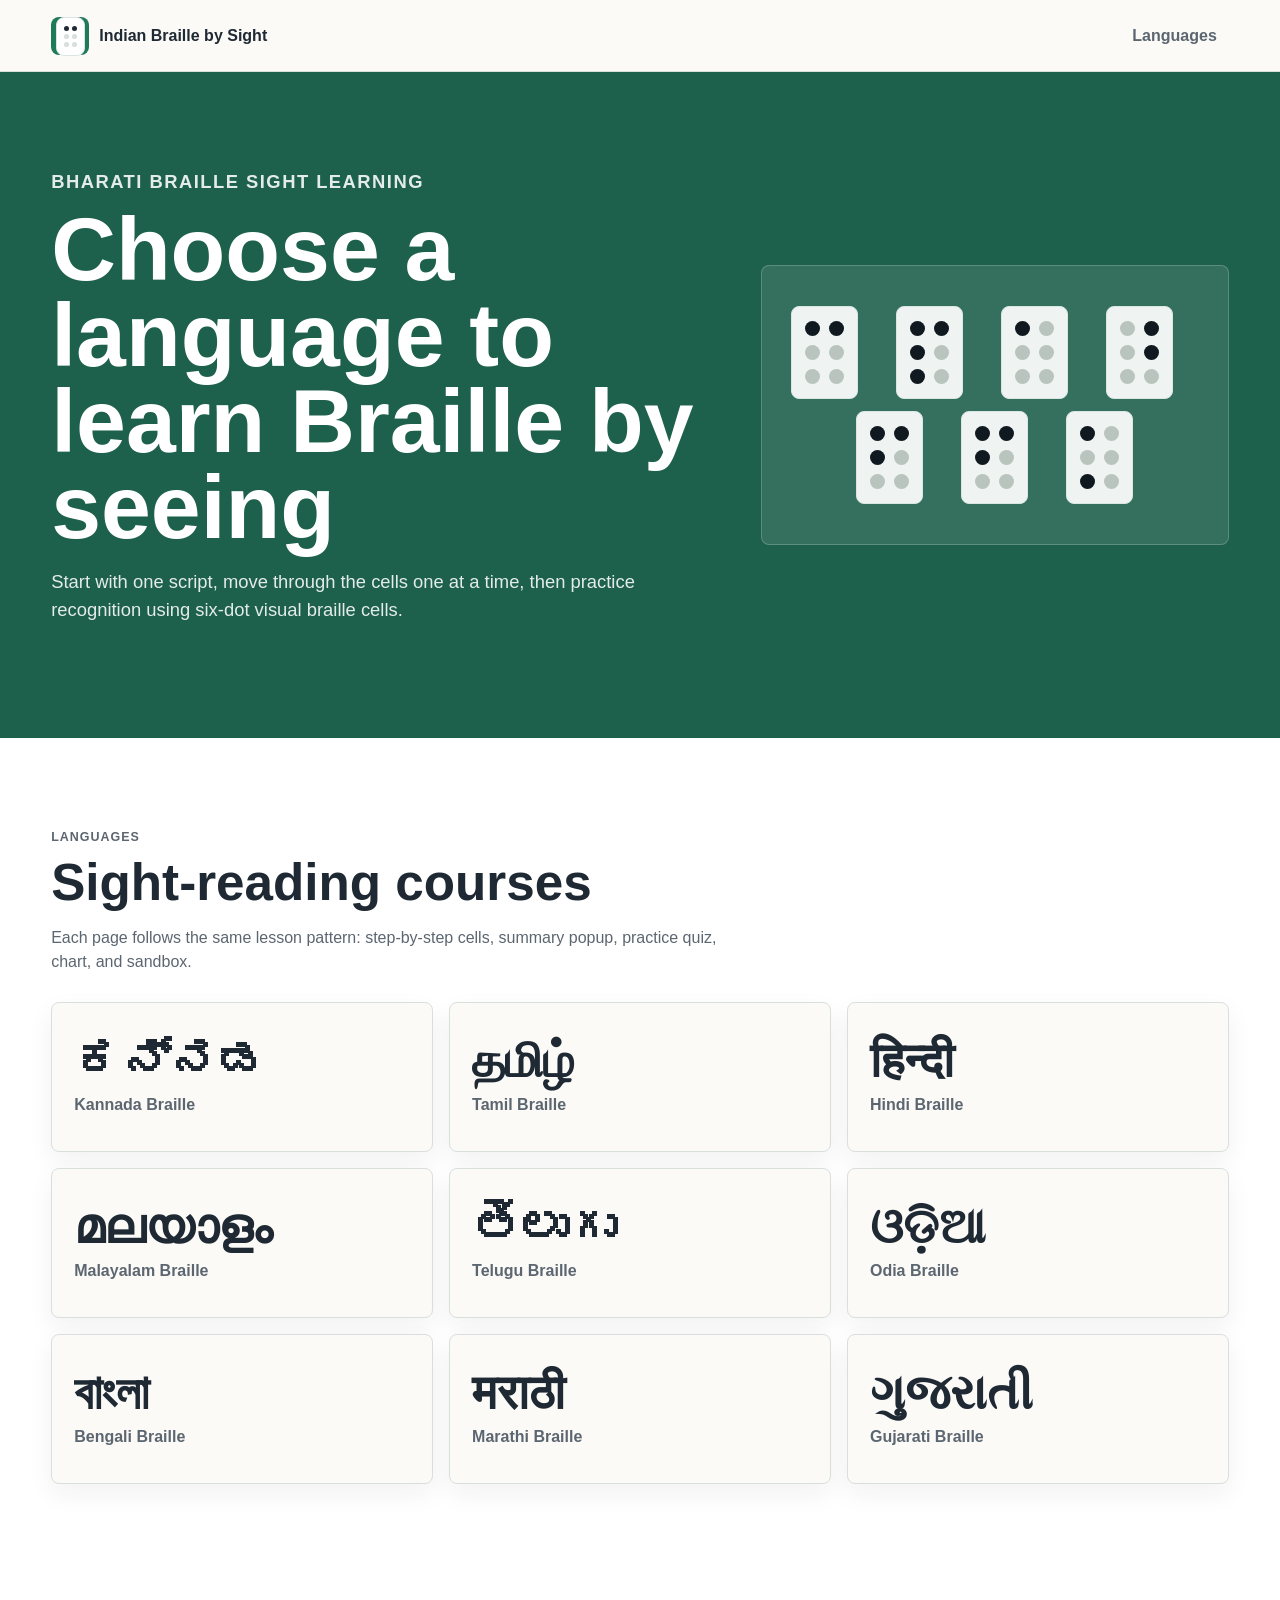
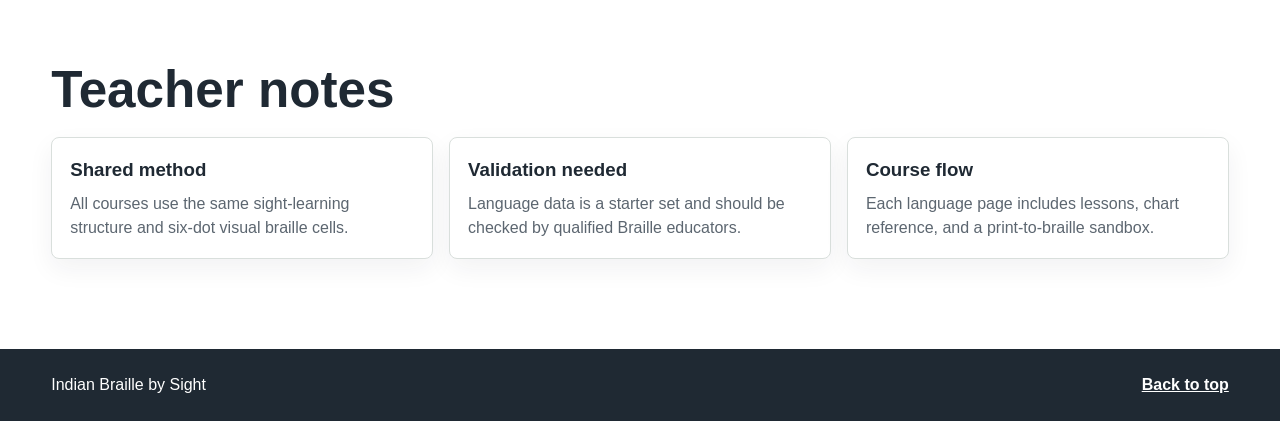
==== commit 934365c6: "Use mixed practice flow across languages" ====
--- a/index.html
+++ b/index.html
@@ -6,9 +6,9 @@
     <title>Indian Braille by Sight</title>
     <meta
       name="description"
-      content="Sight-learning workshops for Bharati Braille across Indian languages."
+      content="Sight-learning lessons for Bharati Braille across Indian languages."
     >
-    <link rel="stylesheet" href="style.css">
+    <link rel="stylesheet" href="style.css?v=mixed-practice-20260617">
   </head>
   <body>
     <header class="site-header">
@@ -39,7 +39,7 @@
           <p class="eyebrow">Languages</p>
           <h2 id="languages-title">Sight-reading courses</h2>
           <p>
-            Each page follows the same workshop pattern: step-by-step cells, summary popup,
+            Each page follows the same lesson pattern: step-by-step cells, summary popup,
             practice quiz, chart, and sandbox.
           </p>
         </div>
@@ -96,7 +96,7 @@
           </article>
           <article>
             <h3>Course flow</h3>
-            <p>Each language page includes workshops, chart reference, and a print-to-braille sandbox.</p>
+            <p>Each language page includes lessons, chart reference, and a print-to-braille sandbox.</p>
           </article>
         </div>
       </section>
@@ -107,6 +107,6 @@
       <a href="#top">Back to top</a>
     </footer>
 
-    <script src="multi-course.js?v=coverage-20260615"></script>
+    <script src="multi-course.js?v=mixed-practice-20260617"></script>
   </body>
 </html>
--- a/style.css
+++ b/style.css
@@ -441,13 +441,13 @@
   margin-bottom: 28px;
 }
 
-.workshop-grid {
+.lesson-grid {
   display: grid;
   grid-template-columns: repeat(4, minmax(0, 1fr));
   gap: 16px;
 }
 
-.workshop-card,
+.lesson-card,
 .chart-card,
 .sandbox-tool,
 .note-grid article {
@@ -457,13 +457,13 @@
   box-shadow: 0 10px 26px rgba(31, 41, 51, 0.06);
 }
 
-.workshop-card {
+.lesson-card {
   display: grid;
   min-height: 250px;
   padding: 18px;
 }
 
-.workshop-icon {
+.lesson-icon {
   align-self: start;
   color: var(--green);
   font-family: "Segoe UI Symbol", "Nirmala UI", sans-serif;
@@ -471,27 +471,27 @@
   line-height: 1;
 }
 
-.workshop-card h3 {
+.lesson-card h3 {
   margin: 18px 0 8px;
   font-size: 1.18rem;
 }
 
-.workshop-card p {
-  margin: 0;
-  color: var(--muted);
-}
-
-.workshop-card a {
+.lesson-card p {
+  margin: 0;
+  color: var(--muted);
+}
+
+.lesson-card a {
   color: var(--green-deep);
   text-decoration: none;
 }
 
-.workshop-card a:hover,
-.workshop-card a:focus-visible {
+.lesson-card a:hover,
+.lesson-card a:focus-visible {
   text-decoration: underline;
 }
 
-.workshop-meta {
+.lesson-meta {
   align-self: end;
   display: flex;
   justify-content: space-between;
@@ -502,24 +502,24 @@
   font-weight: 800;
 }
 
-.workshop-detail-section {
+.lesson-detail-section {
   background: #fff;
   border-block: 1px solid var(--line);
 }
 
-.workshop-detail-list {
+.lesson-detail-list {
   display: grid;
   gap: 22px;
 }
 
-.workshop-detail {
+.lesson-detail {
   padding: clamp(18px, 3vw, 30px);
   border: 1px solid var(--line);
   border-radius: 8px;
   background: #fbfaf7;
 }
 
-.workshop-detail-header {
+.lesson-detail-header {
   display: grid;
   grid-template-columns: minmax(0, 1fr) auto;
   gap: 20px;
@@ -528,25 +528,25 @@
   border-bottom: 1px solid var(--line);
 }
 
-.workshop-detail h3 {
+.lesson-detail h3 {
   margin: 0;
   font-size: clamp(1.7rem, 3vw, 2.6rem);
   line-height: 1.08;
   letter-spacing: 0;
 }
 
-.workshop-detail h4 {
+.lesson-detail h4 {
   margin: 0 0 10px;
   font-size: 1rem;
 }
 
-.workshop-detail p {
+.lesson-detail p {
   max-width: 860px;
   margin: 10px 0 0;
   color: var(--muted);
 }
 
-.workshop-badge {
+.lesson-badge {
   display: grid;
   justify-items: center;
   gap: 6px;
@@ -557,13 +557,13 @@
   color: var(--green-deep);
 }
 
-.workshop-badge span {
+.lesson-badge span {
   font-family: "Segoe UI Symbol", "Nirmala UI", sans-serif;
   font-size: 3.2rem;
   line-height: 1;
 }
 
-.workshop-badge strong {
+.lesson-badge strong {
   font-size: 0.88rem;
 }
 
@@ -802,10 +802,29 @@
   gap: 12px;
 }
 
+.practice-type-label {
+  margin: 0;
+  width: fit-content;
+  padding: 5px 10px;
+  border-radius: 999px;
+  background: #dbeee7;
+  color: var(--green);
+  font-size: 0.85rem;
+  font-weight: 900;
+}
+
+.practice-prompt,
+.writing-feedback,
+.proof-feedback {
+  margin: 0;
+  color: var(--muted);
+  font-weight: 800;
+}
+
 .section-quiz-prompt {
   display: grid;
   place-items: center;
-  min-height: 150px;
+  min-height: 120px;
   border: 1px solid #cfe0e6;
   border-radius: 8px;
   background: #fff;
@@ -862,6 +881,78 @@
   background: #fbecf0;
 }
 
+.writing-cells,
+.proof-cells {
+  display: flex;
+  flex-wrap: wrap;
+  gap: 8px;
+  align-items: center;
+}
+
+.writing-cell {
+  display: grid;
+  grid-template-columns: repeat(2, 26px);
+  grid-template-rows: repeat(3, 26px);
+  gap: 5px;
+  padding: 8px;
+  border: 1px solid var(--line);
+  border-radius: 8px;
+  background: #f8fbfa;
+}
+
+.writing-dot {
+  width: 26px;
+  height: 26px;
+  border: 1px solid #aab8b2;
+  border-radius: 50%;
+  background: #d9dfdc;
+  color: #29363d;
+  font-size: 0.72rem;
+  font-weight: 900;
+  cursor: pointer;
+}
+
+.writing-dot.active {
+  background: #111827;
+  color: #fff;
+}
+
+.proof-cell {
+  padding: 6px;
+  border: 1px solid var(--line);
+  border-radius: 8px;
+  background: #fff;
+  cursor: pointer;
+}
+
+.proof-cell.correct {
+  border-color: var(--green);
+  background: #e8f3ee;
+}
+
+.proof-cell.incorrect {
+  border-color: var(--rose);
+  background: #fbecf0;
+}
+
+.proof-dot-choices {
+  display: flex;
+  flex-wrap: wrap;
+  gap: 8px;
+}
+
+.proof-dot-choices label {
+  display: inline-flex;
+  align-items: center;
+  gap: 5px;
+  min-height: 34px;
+  padding: 5px 9px;
+  border: 1px solid var(--line);
+  border-radius: 8px;
+  background: #fff;
+  font-weight: 850;
+}
+
 .section-quiz-footer {
   display: flex;
   align-items: center;
@@ -1066,7 +1157,7 @@
     min-height: 300px;
   }
 
-  .workshop-grid,
+  .lesson-grid,
   .chart-grid,
   .language-grid,
   .practice-set-grid,
@@ -1098,7 +1189,7 @@
   }
 
   .stats,
-  .workshop-grid,
+  .lesson-grid,
   .chart-grid,
   .language-grid,
   .practice-set-grid,
@@ -1114,11 +1205,11 @@
     flex-direction: column;
   }
 
-  .workshop-detail-header {
+  .lesson-detail-header {
     grid-template-columns: 1fr;
   }
 
-  .workshop-badge {
+  .lesson-badge {
     justify-items: start;
     grid-template-columns: auto auto;
     width: 100%;
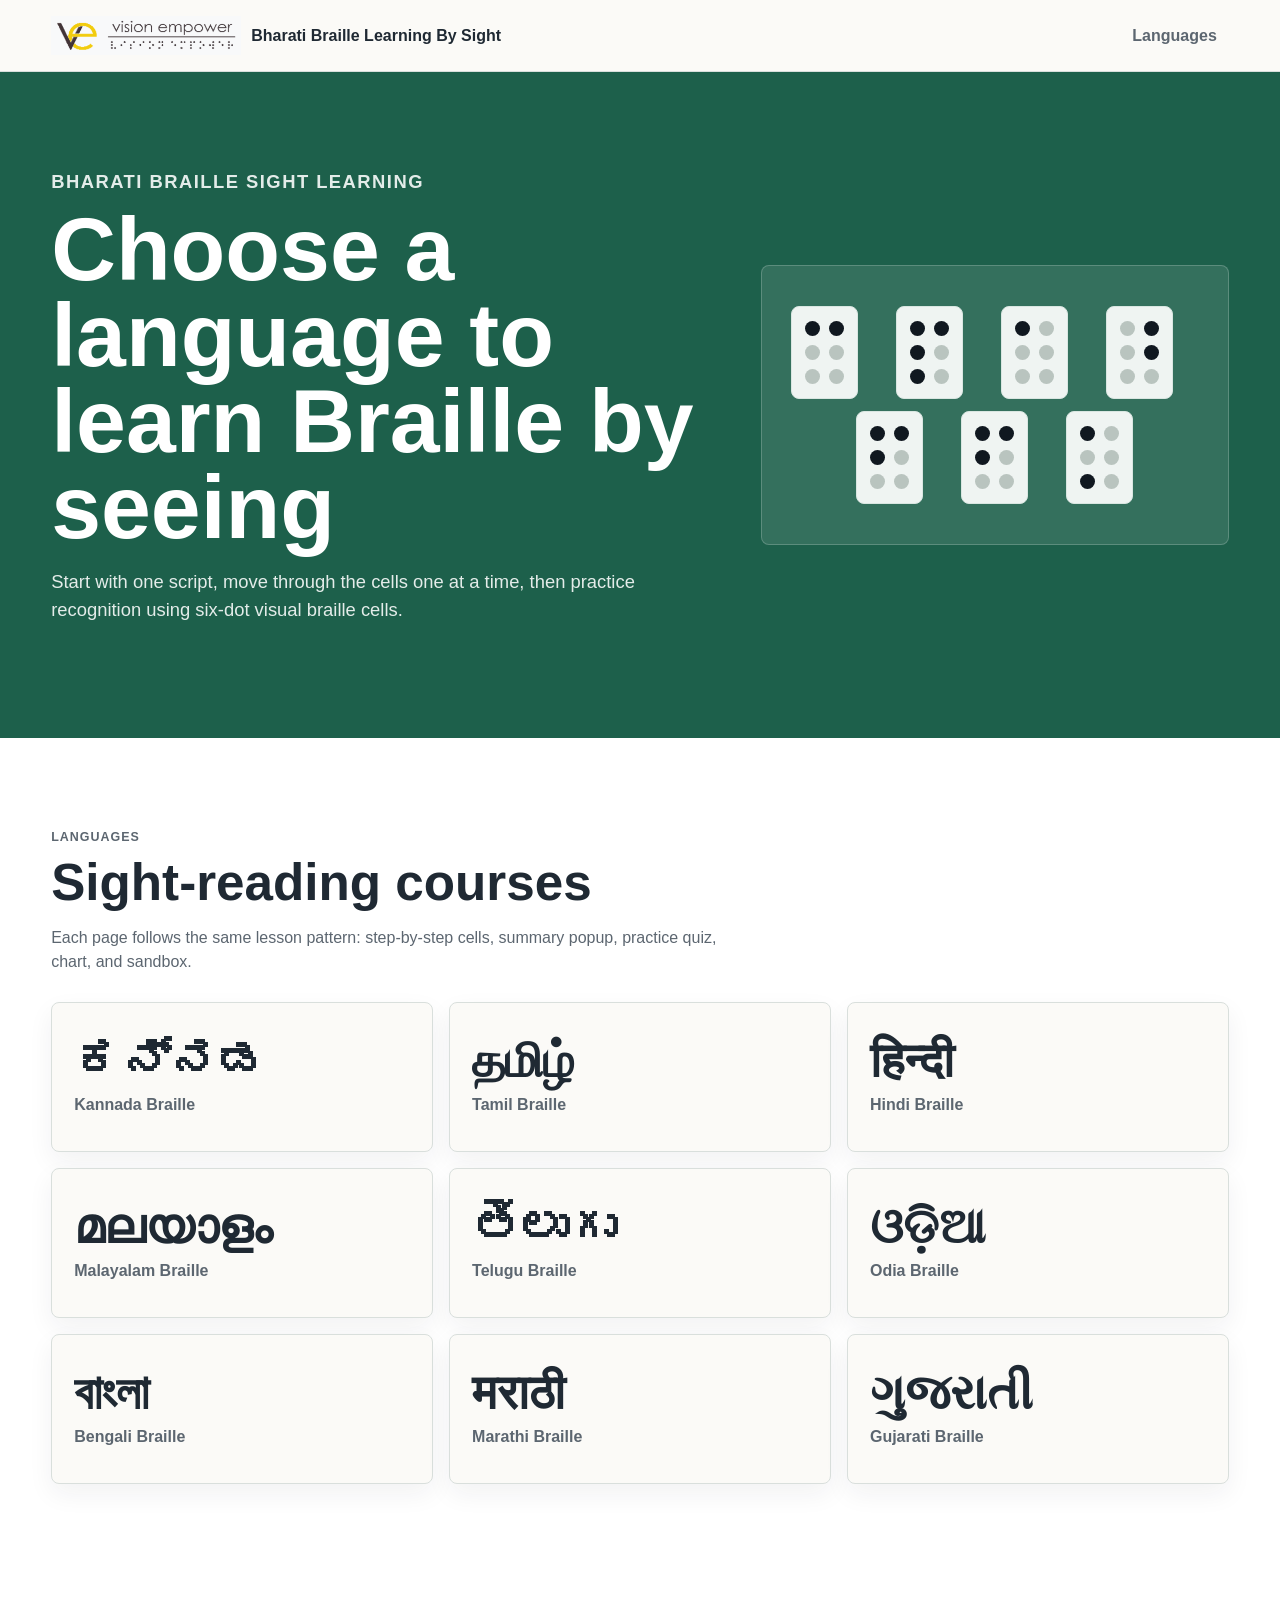
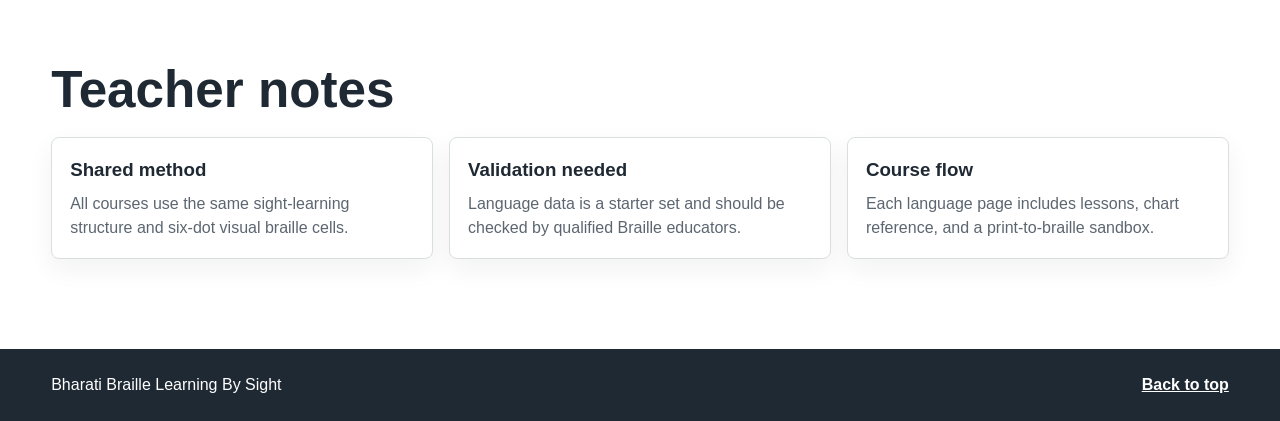
==== commit 11708cb6: "Add Vision Empower branding to landing page" ====
--- a/index.html
+++ b/index.html
@@ -3,18 +3,18 @@
   <head>
     <meta charset="utf-8">
     <meta name="viewport" content="width=device-width, initial-scale=1">
-    <title>Indian Braille by Sight</title>
+    <title>Bharati Braille Learning By Sight</title>
     <meta
       name="description"
       content="Sight-learning lessons for Bharati Braille across Indian languages."
     >
-    <link rel="stylesheet" href="style.css?v=mixed-practice-20260617">
+    <link rel="stylesheet" href="style.css?v=vision-empower-logo-20260618">
   </head>
   <body>
     <header class="site-header">
-      <a class="brand" href="#top" aria-label="Indian Braille by Sight home">
-        <span class="brand-mark" data-braille-render="⠃" aria-hidden="true"></span>
-        <span>Indian Braille by Sight</span>
+      <a class="brand landing-brand" href="#top" aria-label="Bharati Braille Learning By Sight home">
+        <img class="brand-logo" src="vision-empower-logo.png" alt="Vision Empower">
+        <span>Bharati Braille Learning By Sight</span>
       </a>
       <nav aria-label="Primary">
         <a href="#languages">Languages</a>
@@ -103,7 +103,7 @@
     </main>
 
     <footer class="site-footer">
-      <span>Indian Braille by Sight</span>
+      <span>Bharati Braille Learning By Sight</span>
       <a href="#top">Back to top</a>
     </footer>
 
--- a/style.css
+++ b/style.css
@@ -59,6 +59,16 @@
   gap: 10px;
   font-weight: 800;
   text-decoration: none;
+}
+
+.brand-logo {
+  display: block;
+  width: clamp(140px, 18vw, 190px);
+  height: auto;
+}
+
+.landing-brand {
+  min-width: 0;
 }
 
 .brand-mark {
@@ -1178,6 +1188,15 @@
     flex-direction: column;
   }
 
+  .landing-brand {
+    align-items: flex-start;
+    width: 100%;
+  }
+
+  .landing-brand span {
+    line-height: 1.25;
+  }
+
   nav {
     justify-content: flex-start;
   }
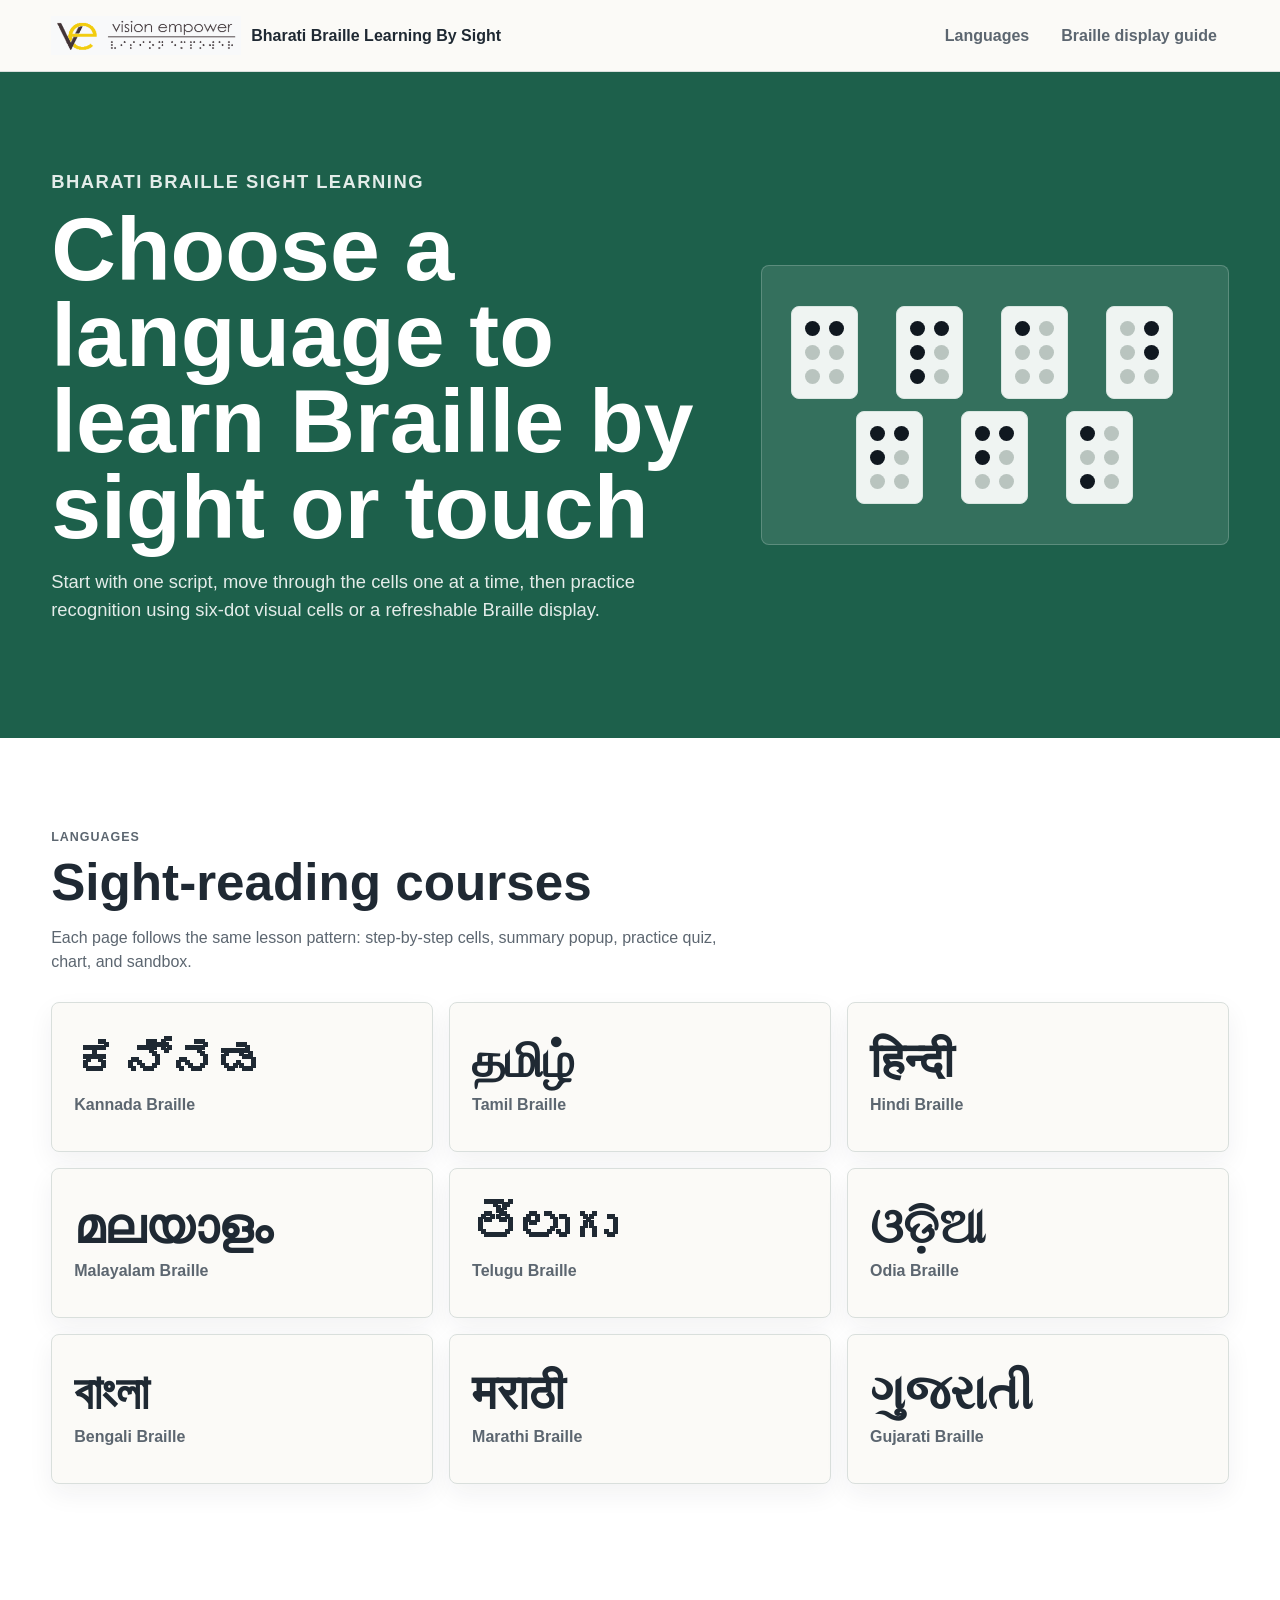
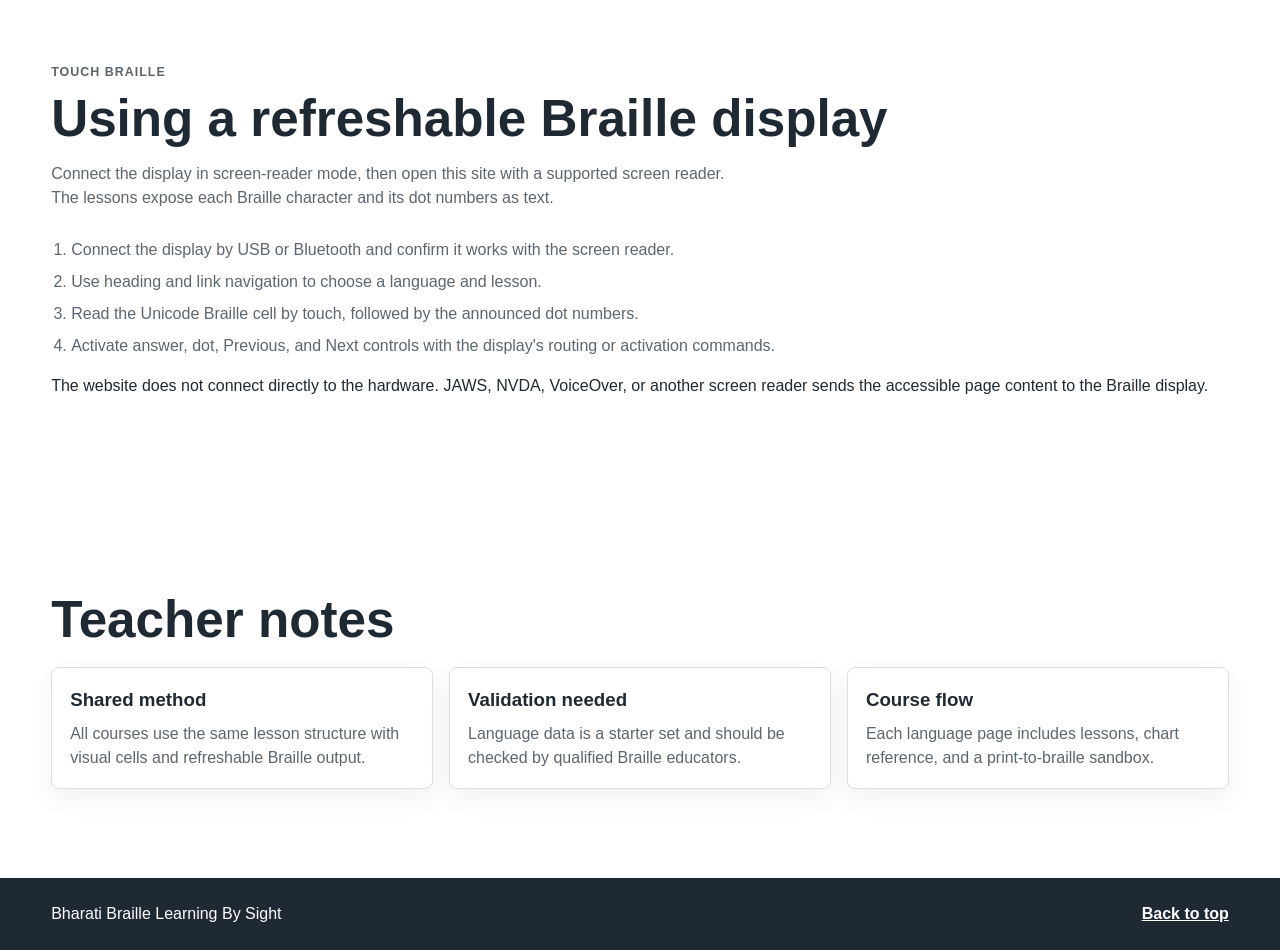
==== commit 957fbe7e: "Make lessons accessible to screen readers and Braille displays" ====
--- a/index.html
+++ b/index.html
@@ -18,6 +18,7 @@
       </a>
       <nav aria-label="Primary">
         <a href="#languages">Languages</a>
+        <a href="#braille-display">Braille display guide</a>
       </nav>
     </header>
 
@@ -25,10 +26,10 @@
       <section class="landing-hero" aria-labelledby="hero-title">
         <div class="landing-hero-copy">
           <p class="eyebrow">Bharati Braille sight learning</p>
-          <h1 id="hero-title">Choose a language to learn Braille by seeing</h1>
+          <h1 id="hero-title">Choose a language to learn Braille by sight or touch</h1>
           <p>
             Start with one script, move through the cells one at a time, then practice
-            recognition using six-dot visual braille cells.
+            recognition using six-dot visual cells or a refreshable Braille display.
           </p>
         </div>
         <div class="landing-braille" data-braille-render="⠃ ⠗ ⠁ ⠊ ⠇ ⠇ ⠑" aria-hidden="true"></div>
@@ -83,12 +84,33 @@
         </div>
       </section>
 
+      <section id="braille-display" class="section notes" aria-labelledby="braille-display-title">
+        <div class="section-heading">
+          <p class="eyebrow">Touch Braille</p>
+          <h2 id="braille-display-title">Using a refreshable Braille display</h2>
+          <p>
+            Connect the display in screen-reader mode, then open this site with a supported
+            screen reader. The lessons expose each Braille character and its dot numbers as text.
+          </p>
+        </div>
+        <ol class="objective-list">
+          <li>Connect the display by USB or Bluetooth and confirm it works with the screen reader.</li>
+          <li>Use heading and link navigation to choose a language and lesson.</li>
+          <li>Read the Unicode Braille cell by touch, followed by the announced dot numbers.</li>
+          <li>Activate answer, dot, Previous, and Next controls with the display's routing or activation commands.</li>
+        </ol>
+        <p>
+          The website does not connect directly to the hardware. JAWS, NVDA, VoiceOver, or
+          another screen reader sends the accessible page content to the Braille display.
+        </p>
+      </section>
+
       <section class="section notes" aria-labelledby="notes-title">
         <h2 id="notes-title">Teacher notes</h2>
         <div class="note-grid">
           <article>
             <h3>Shared method</h3>
-            <p>All courses use the same sight-learning structure and six-dot visual braille cells.</p>
+            <p>All courses use the same lesson structure with visual cells and refreshable Braille output.</p>
           </article>
           <article>
             <h3>Validation needed</h3>
@@ -107,6 +129,6 @@
       <a href="#top">Back to top</a>
     </footer>
 
-    <script src="multi-course.js?v=mixed-practice-20260617"></script>
+    <script src="multi-course.js?v=accessibility-20260618"></script>
   </body>
 </html>
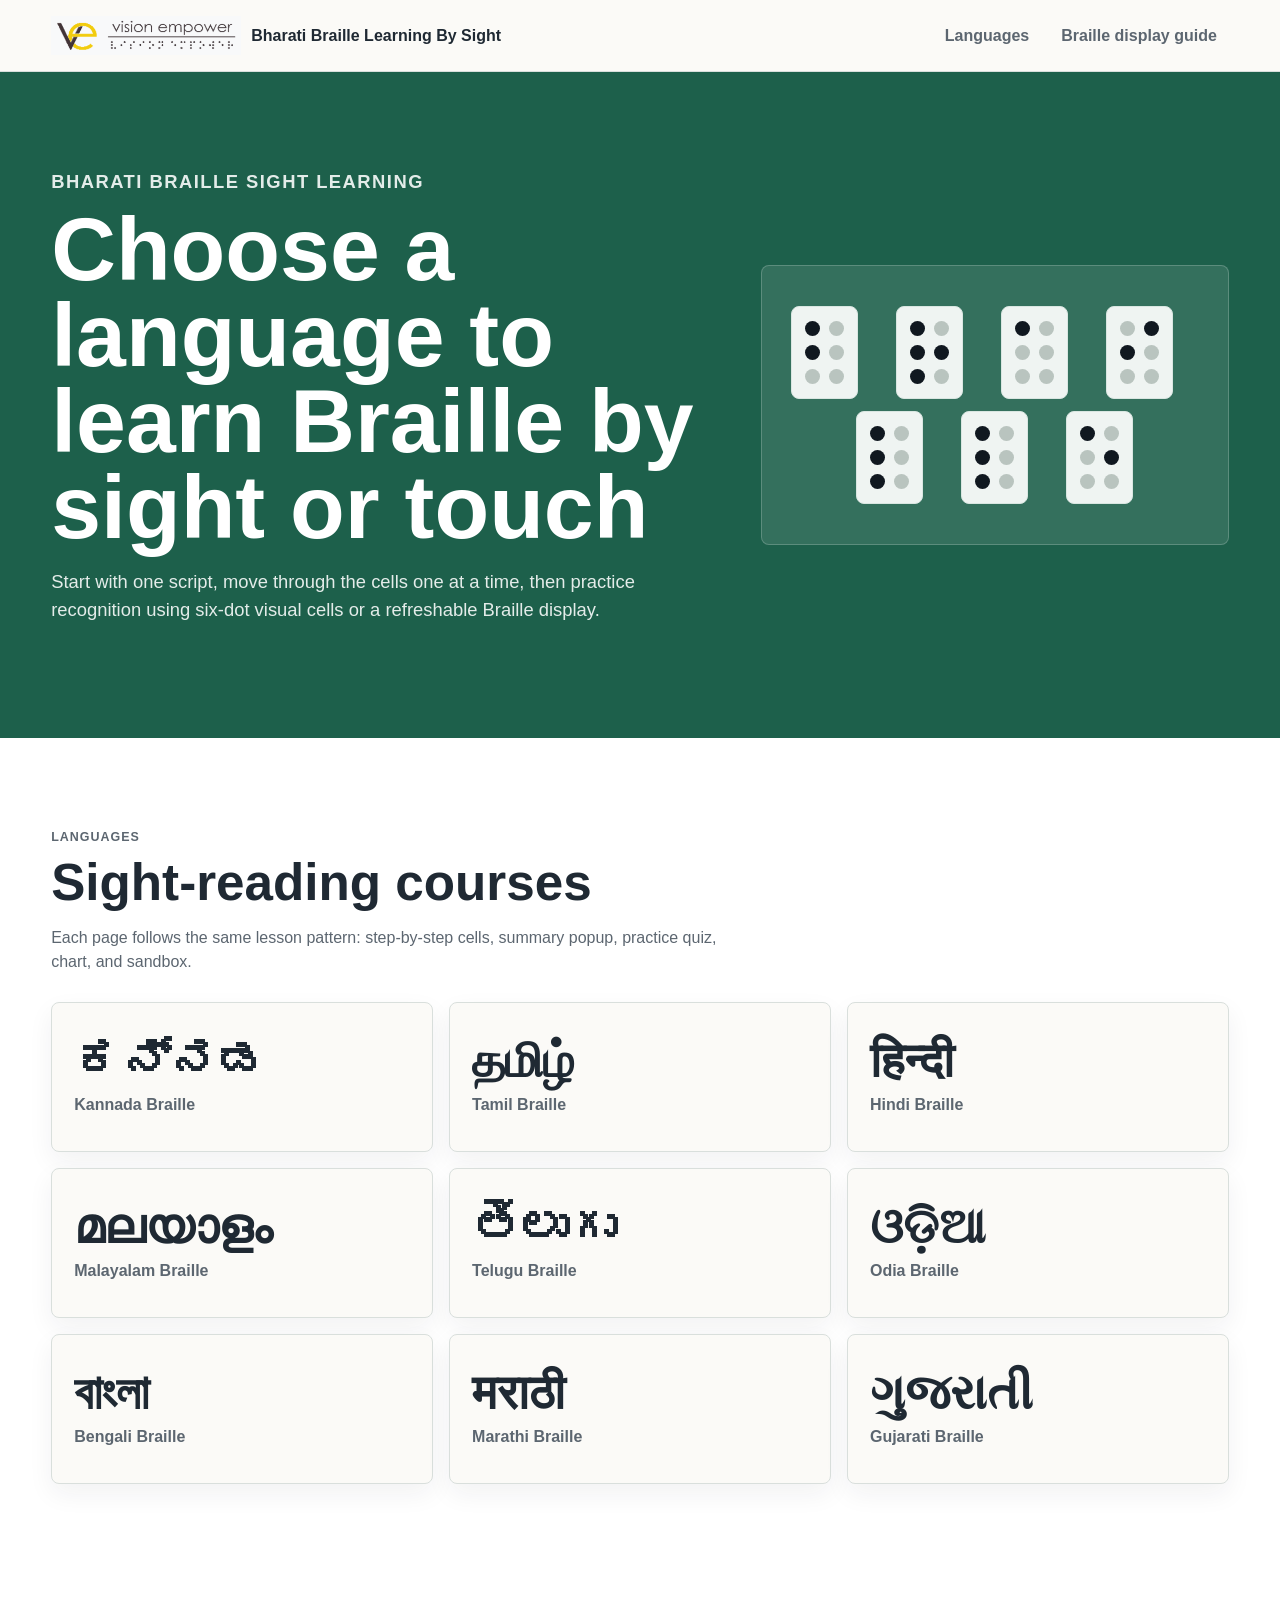
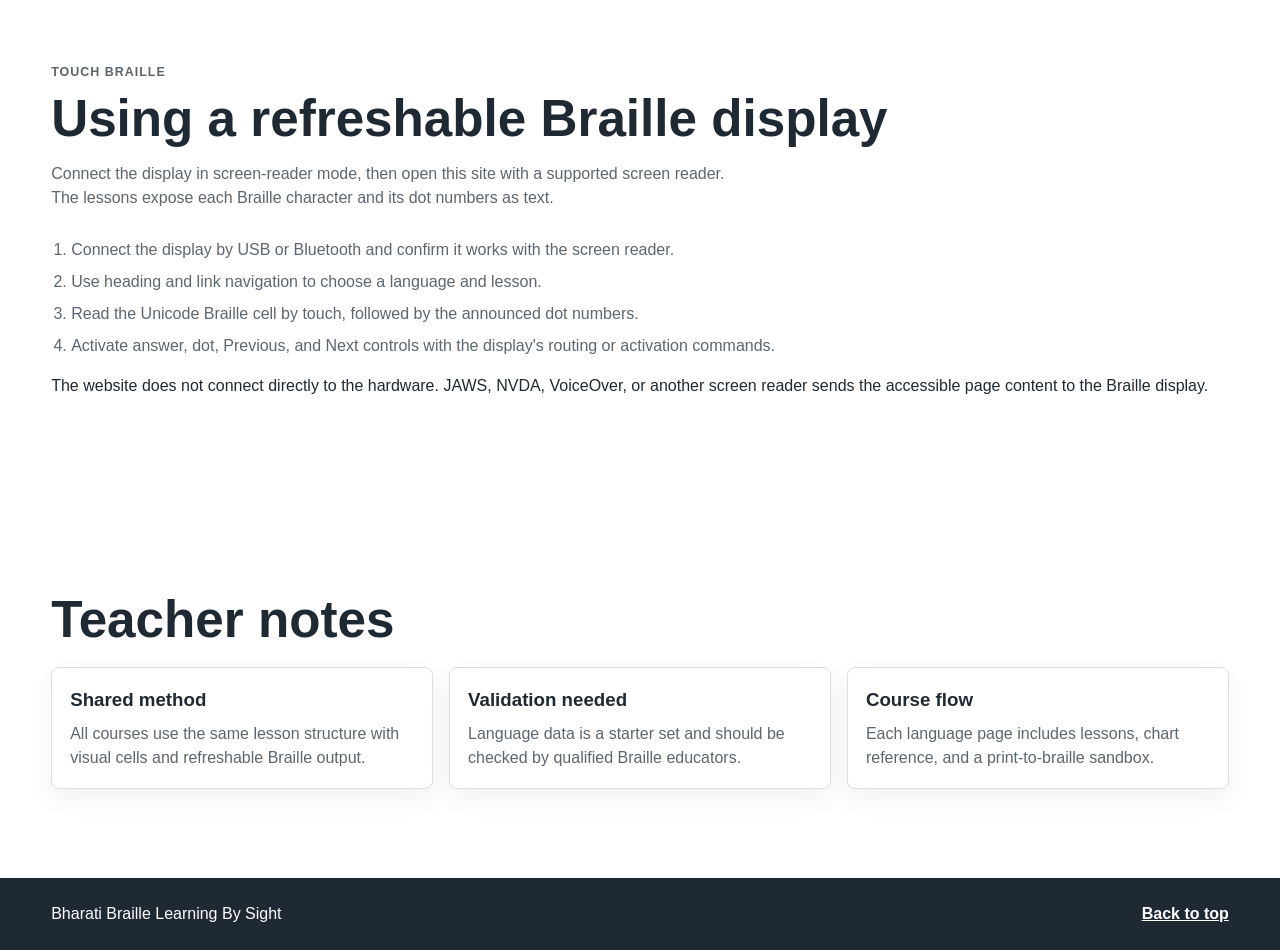
==== commit c3b73852: "Correct Braille dot numbering layout" ====
--- a/index.html
+++ b/index.html
@@ -8,7 +8,7 @@
       name="description"
       content="Sight-learning lessons for Bharati Braille across Indian languages."
     >
-    <link rel="stylesheet" href="style.css?v=vision-empower-logo-20260618">
+    <link rel="stylesheet" href="style.css?v=dot-order-20260618">
   </head>
   <body>
     <header class="site-header">
@@ -129,6 +129,6 @@
       <a href="#top">Back to top</a>
     </footer>
 
-    <script src="multi-course.js?v=accessibility-20260618"></script>
+    <script src="multi-course.js?v=dot-order-20260618"></script>
   </body>
 </html>
--- a/style.css
+++ b/style.css
@@ -105,6 +105,19 @@
   border-radius: 50%;
   background: var(--braille-dot-off, #d9dfdc);
 }
+
+.visual-braille-dot[data-dot="1"],
+.writing-dot[data-dot="1"] { grid-column: 1; grid-row: 1; }
+.visual-braille-dot[data-dot="2"],
+.writing-dot[data-dot="2"] { grid-column: 1; grid-row: 2; }
+.visual-braille-dot[data-dot="3"],
+.writing-dot[data-dot="3"] { grid-column: 1; grid-row: 3; }
+.visual-braille-dot[data-dot="4"],
+.writing-dot[data-dot="4"] { grid-column: 2; grid-row: 1; }
+.visual-braille-dot[data-dot="5"],
+.writing-dot[data-dot="5"] { grid-column: 2; grid-row: 2; }
+.visual-braille-dot[data-dot="6"],
+.writing-dot[data-dot="6"] { grid-column: 2; grid-row: 3; }
 
 .visual-braille-dot.active {
   background: var(--braille-dot-on, #1f2933);
